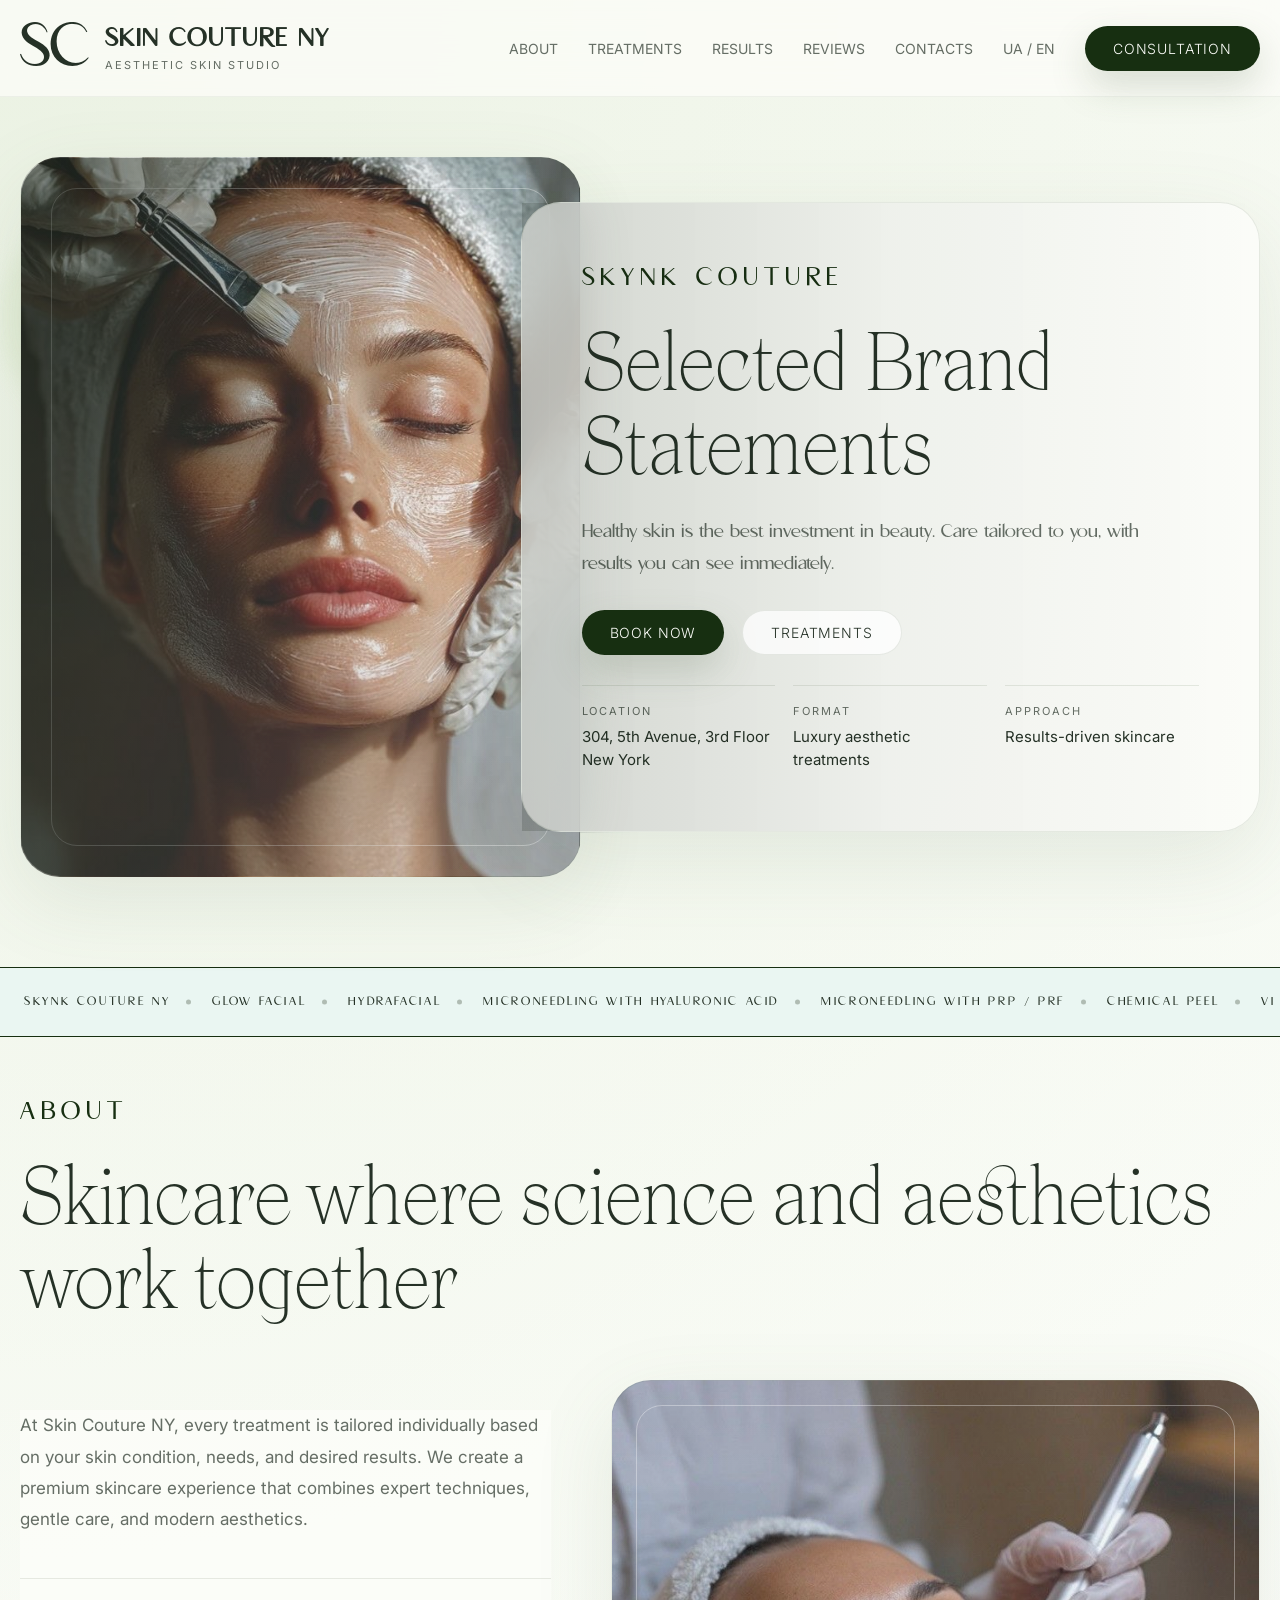
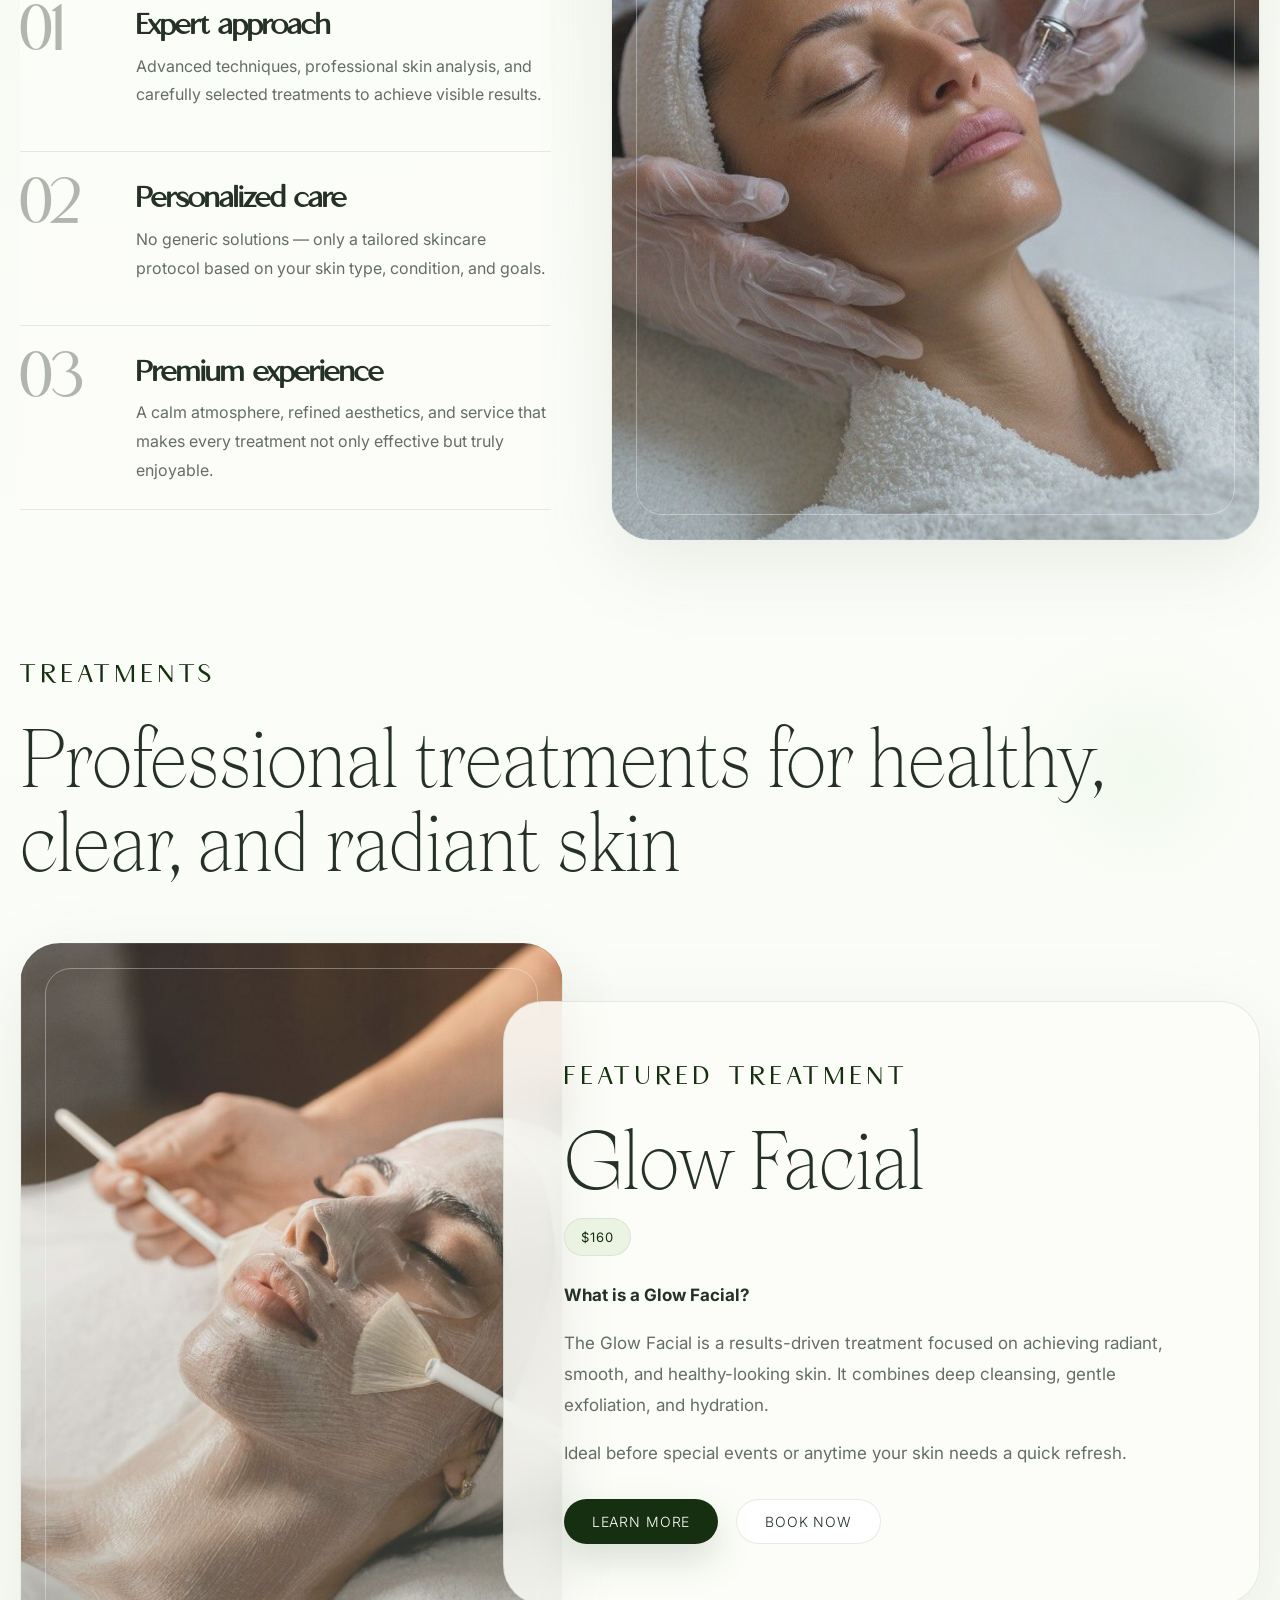
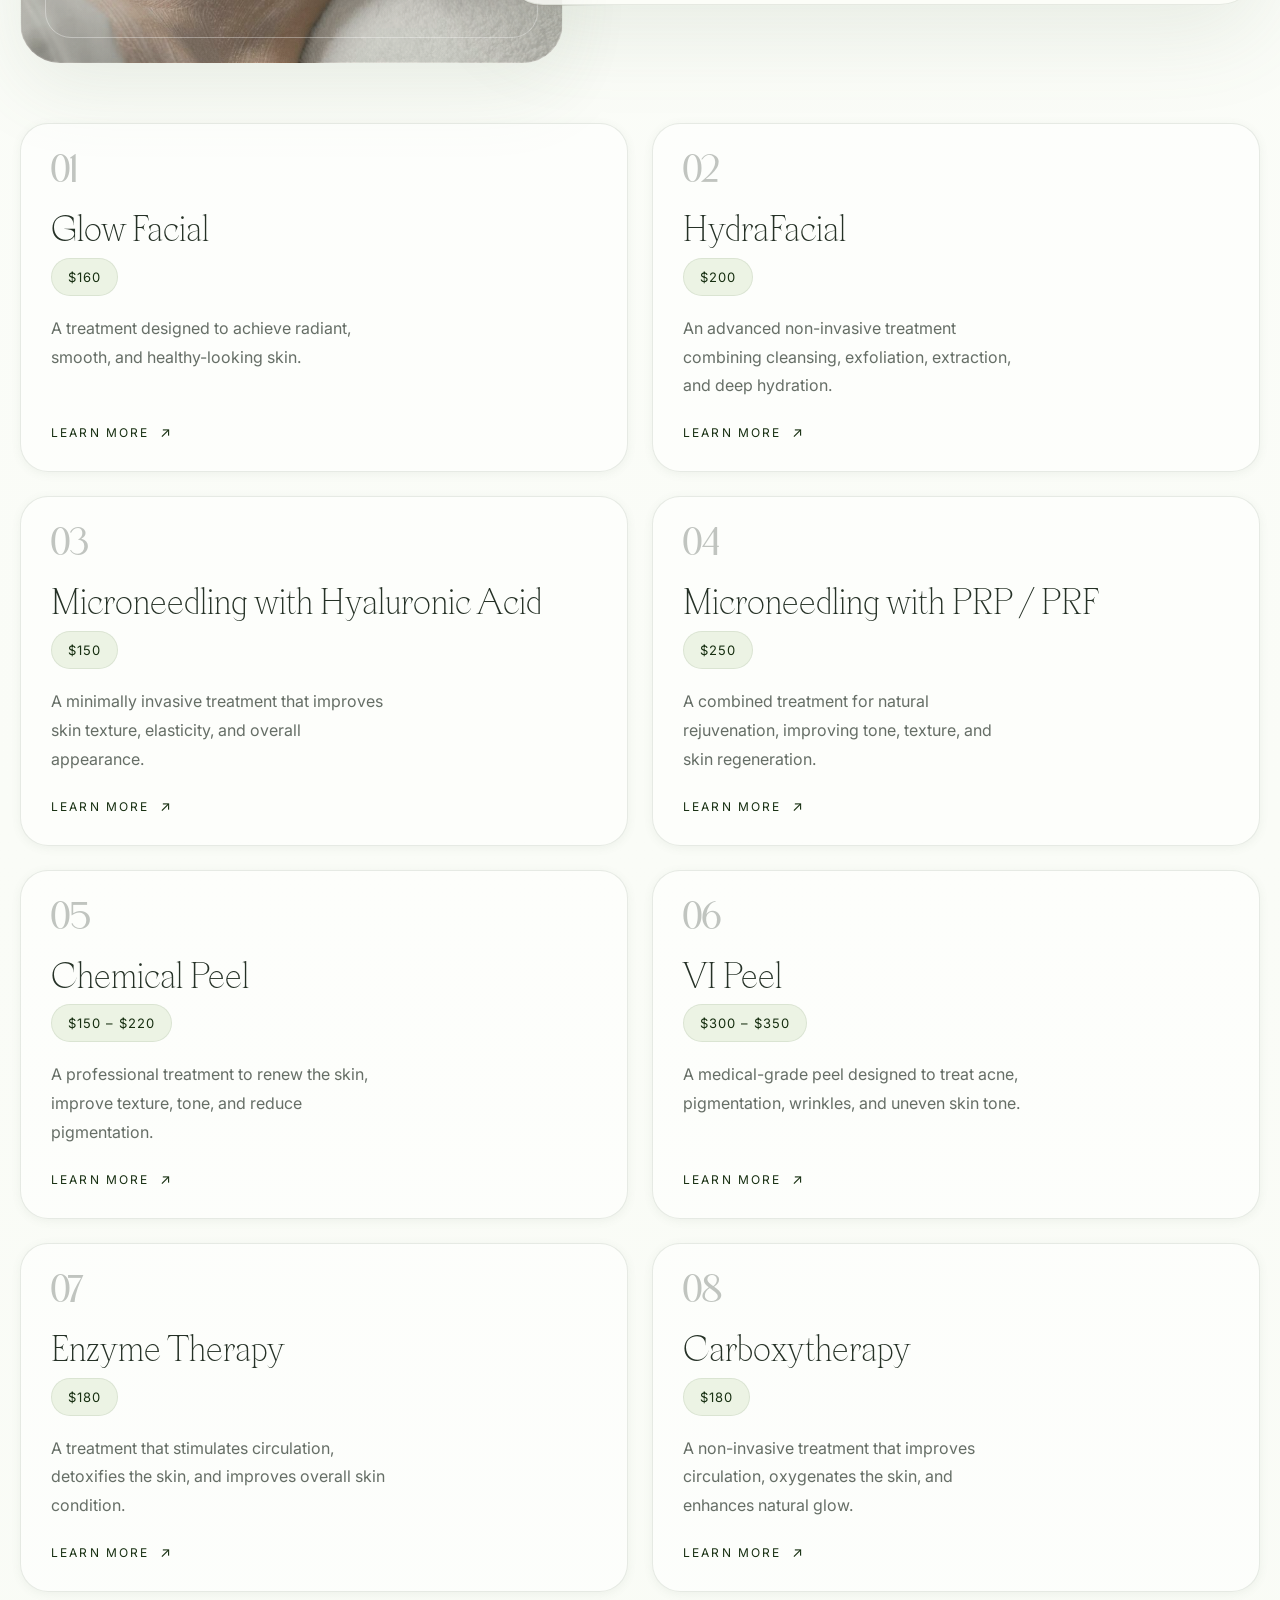
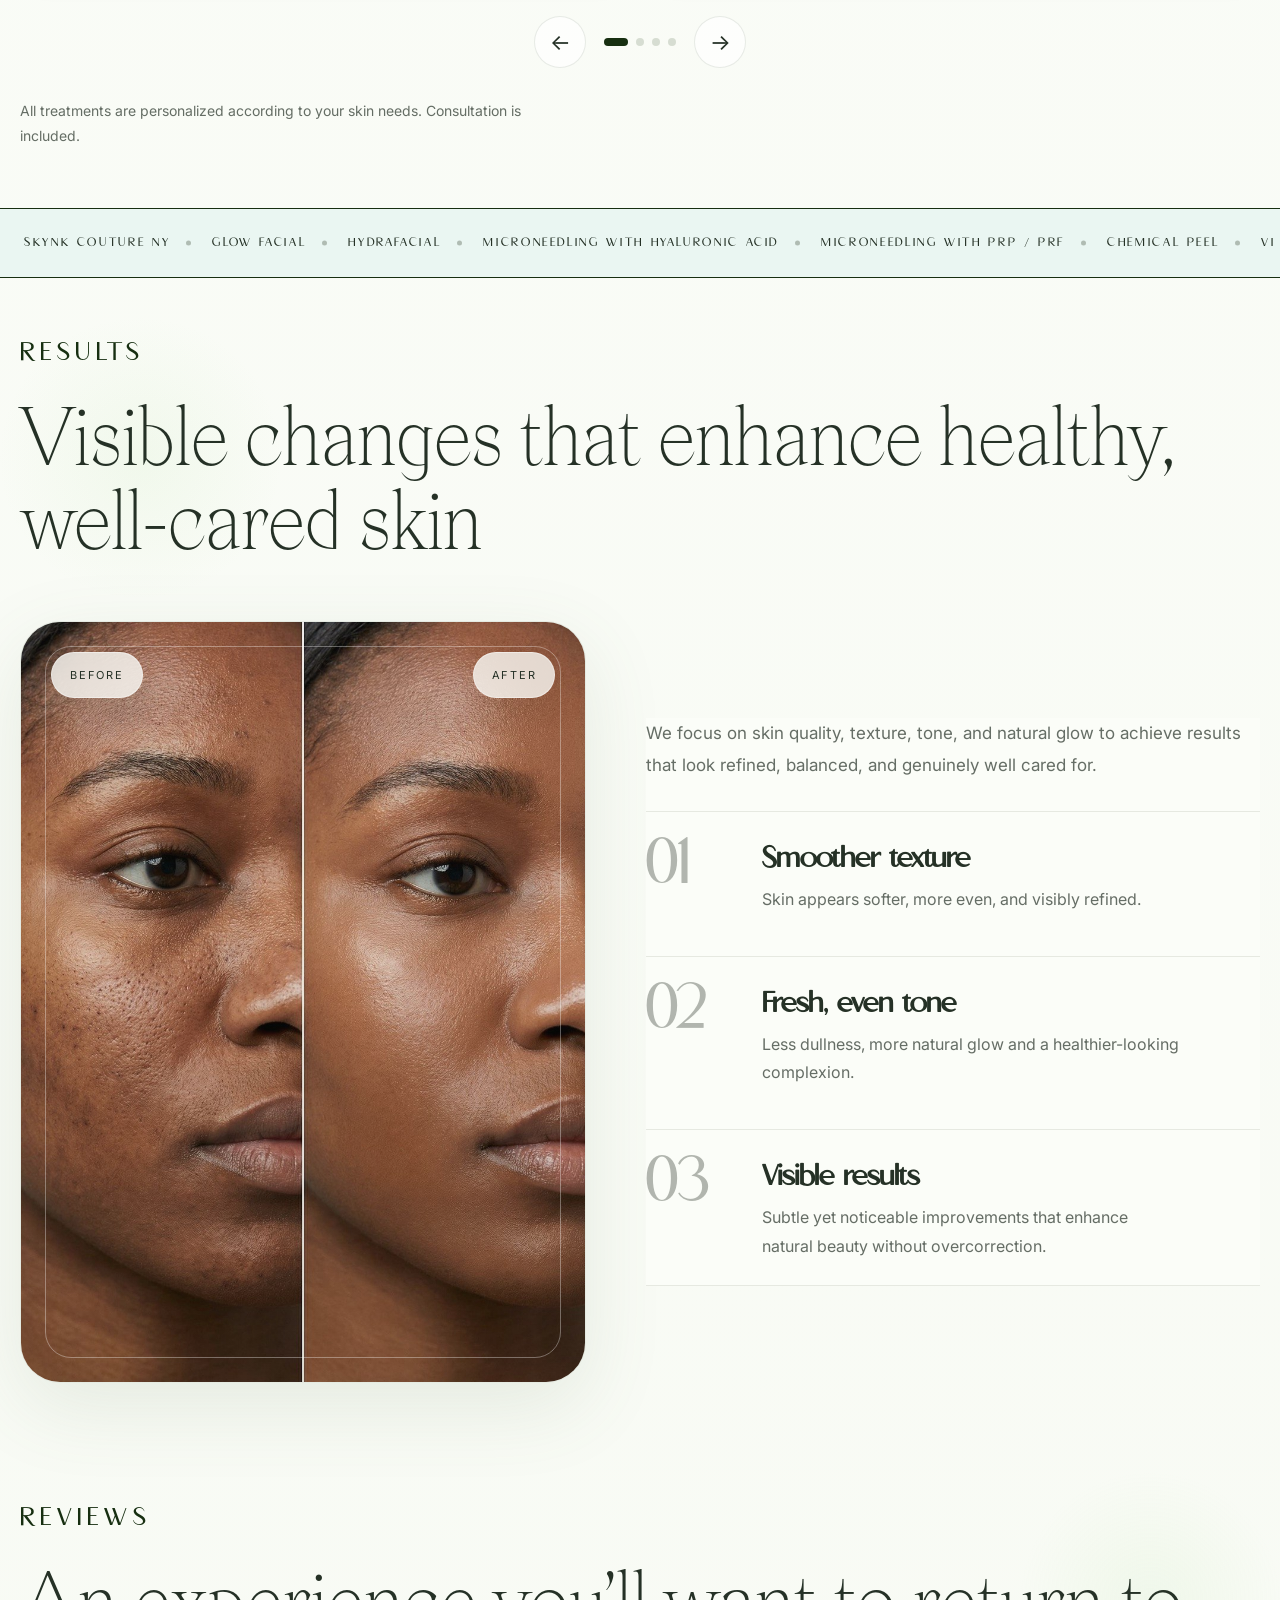
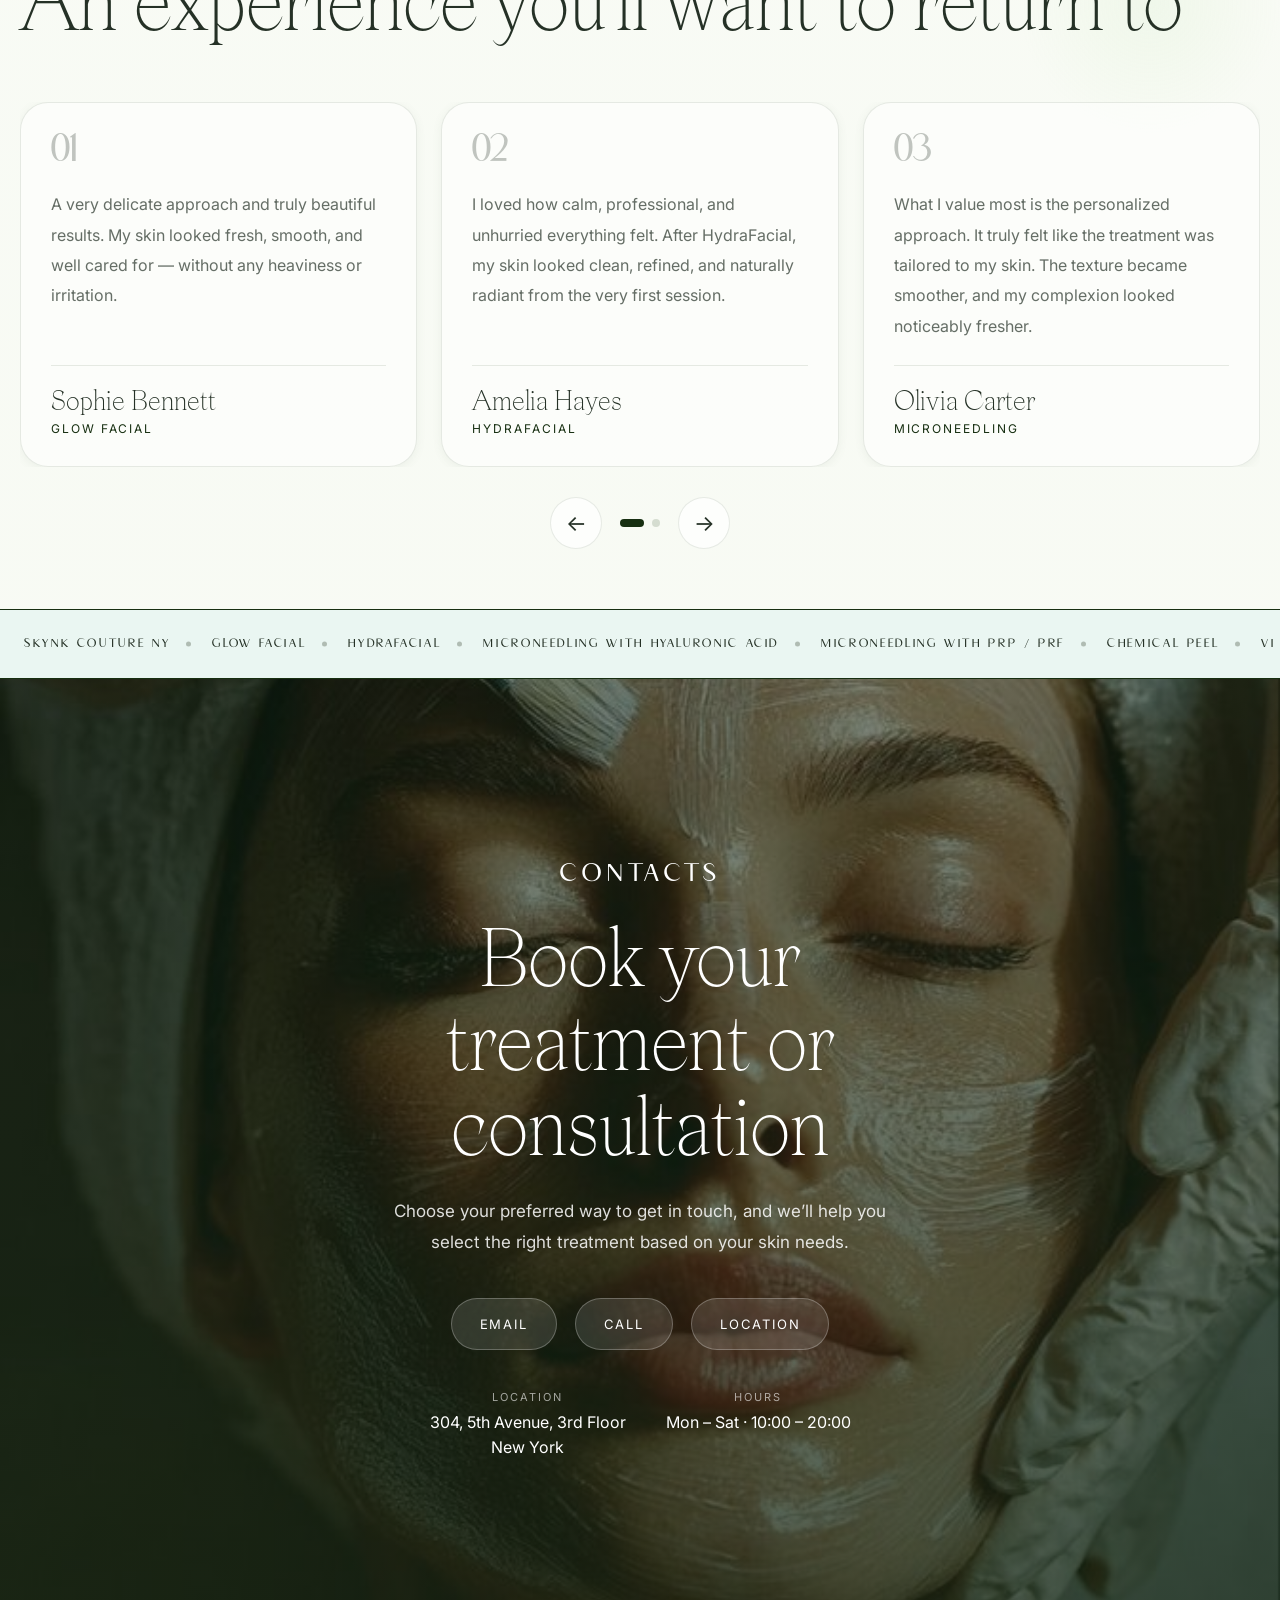
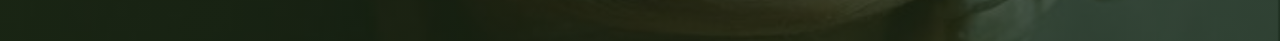
==== index.html @ 5082c3a8 "Add files via upload" ====
<!doctype html>
<html lang="en">
  <head>
    <meta charset="UTF-8" />
    <meta name="viewport" content="width=device-width, initial-scale=1.0" />
    <title>Skin Couture NY — Luxury Aesthetic Treatments</title>
    <meta
      name="description"
      content="Преміальний догляд за шкірою в Skin Couture NY. Сучасна косметологія, естетика та видимі результати."
    />
    <link
      href="https://fonts.googleapis.com/css2?family=Inter:wght@300;400;500;600;700&family=Playfair+Display:wght@400;500;600&display=swap"
      rel="stylesheet"
    />
    <link rel="stylesheet" href="style.css" />
  </head>
  <body>
    <header class="site-header">
      <div class="container header-inner">
        <a href="#hero" class="logo" aria-label="Skin Couture NY">
          <span class="logo-mark"> SC </span>
          <span class="logo-text-wrap">
            <span class="logo-title">Skin Couture NY</span>
            <span class="logo-subtitle">Aesthetic skin studio</span>
          </span>
        </a>

        <button
          class="nav-toggle"
          type="button"
          aria-label="Відкрити меню"
          aria-expanded="false"
          aria-controls="site-nav"
        >
          <span></span>
          <span></span>
          <span></span>
        </button>

        <nav class="site-nav" id="site-nav" aria-label="Основна навігація">
          <ul class="nav-list">
            <li><a href="#about">About</a></li>
            <li><a href="#procedures">Treatments</a></li>
            <li><a href="#results">Results</a></li>
            <li><a href="#reviews">Reviews</a></li>
            <li><a href="#contacts">Contacts</a></li>
          </ul>

          <div class="nav-actions">
            <a href="ua.html" class="lang-switch" aria-label="Змінити мову"
              >UA / EN</a
            >
            <a href="#contacts" class="btn btn-primary">Consultation</a>
          </div>
        </nav>
      </div>
    </header>

    <main>
      <section class="hero section" id="hero">
        <div class="container hero-shell">
          <div class="hero-stage">
            <div class="hero-media" aria-hidden="true">
              <div class="hero-media-glow hero-media-glow-one"></div>
              <div class="hero-media-glow hero-media-glow-two"></div>
              <div class="hero-photo-frame">
                <div class="hero-photo-overlay"></div>
              </div>
            </div>

            <div class="hero-panel">
              <p class="eyebrow">Skynk Couture</p>
              <h1 class="section-title hero-title">
                Selected Brand Statements
              </h1>
              <p class="hero-text">
                Healthy skin is the best investment in beauty. Care tailored to
                you, with results you can see immediately.
              </p>

              <div class="hero-actions">
                <a href="#contacts" class="btn btn-primary">Book now</a>
                <a href="#procedures" class="btn btn-secondary">Treatments</a>
              </div>

              <div class="hero-meta">
                <div class="hero-meta-item">
                  <span class="hero-meta-label">Location</span>
                  <span class="hero-meta-value">
                    304, 5th Avenue, 3rd Floor<br />
                    New York</span
                  >
                </div>
                <div class="hero-meta-item">
                  <span class="hero-meta-label">Format</span>
                  <span class="hero-meta-value"
                    >Luxury aesthetic treatments</span
                  >
                </div>
                <div class="hero-meta-item">
                  <span class="hero-meta-label">Approach</span>
                  <span class="hero-meta-value">Results-driven skincare</span>
                </div>
              </div>
            </div>
          </div>
        </div>
      </section>

      <section class="ticker">
        <div class="ticker__track">
          <span>Skynk Couture NY</span>
          <span>Glow Facial</span>
          <span>HydraFacial</span>
          <span>Microneedling with Hyaluronic Acid</span>
          <span>Microneedling with PRP / PRF</span>
          <span>Chemical Peel</span>
          <span>VI Peel</span>
          <span>Enzyme Therapy</span>
          <span>Carboxytherapy</span>
        </div>
      </section>

      <section class="about section" id="about">
        <div class="container">
          <div class="title">
            <p class="eyebrow">About</p>

            <h2 class="section-title">
              Skincare where science and aesthetics work together
            </h2>
          </div>

          <div class="about-grid">
            <div class="about-content">
              <p class="about-description">
                At Skin Couture NY, every treatment is tailored individually
                based on your skin condition, needs, and desired results. We
                create a premium skincare experience that combines expert
                techniques, gentle care, and modern aesthetics.
              </p>

              <div class="about-points">
                <article class="about-point">
                  <span class="about-point__number">01</span>
                  <div class="about-point__body">
                    <h3 class="about-point__title">Expert approach</h3>
                    <p class="about-point__text">
                      Advanced techniques, professional skin analysis, and
                      carefully selected treatments to achieve visible results.
                    </p>
                  </div>
                </article>

                <article class="about-point">
                  <span class="about-point__number">02</span>
                  <div class="about-point__body">
                    <h3 class="about-point__title">Personalized care</h3>
                    <p class="about-point__text">
                      No generic solutions — only a tailored skincare protocol
                      based on your skin type, condition, and goals.
                    </p>
                  </div>
                </article>

                <article class="about-point">
                  <span class="about-point__number">03</span>
                  <div class="about-point__body">
                    <h3 class="about-point__title">Premium experience</h3>
                    <p class="about-point__text">
                      A calm atmosphere, refined aesthetics, and service that
                      makes every treatment not only effective but truly
                      enjoyable.
                    </p>
                  </div>
                </article>
              </div>
            </div>

            <div class="about-media">
              <div class="about-media__frame">
                <div class="about-media__overlay"></div>
              </div>
            </div>
          </div>
        </div>
      </section>

      <section class="procedures section" id="procedures">
        <div class="container">
          <div class="title procedures-title-wrap">
            <p class="eyebrow">Treatments</p>
            <h2 class="section-title procedures-title">
              Professional treatments for healthy, clear, and radiant skin
            </h2>
          </div>

          <div class="procedure-feature">
            <div class="procedure-feature__media">
              <div class="procedure-feature__frame">
                <div class="procedure-feature__overlay"></div>
              </div>
            </div>

            <div class="procedure-feature__panel">
              <p class="eyebrow">Featured treatment</p>

              <div class="procedure-feature__head">
                <h3 class="section-title procedure-feature__title">
                  Glow Facial
                </h3>
                <span class="procedure-feature__price">$160</span>
              </div>

              <div class="procedure-feature__content">
                <p><strong>What is a Glow Facial?</strong></p>

                <p>
                  The Glow Facial is a results-driven treatment focused on
                  achieving radiant, smooth, and healthy-looking skin. It
                  combines deep cleansing, gentle exfoliation, and hydration.
                </p>

                <p>
                  Ideal before special events or anytime your skin needs a quick
                  refresh.
                </p>
              </div>

              <div class="procedure-feature__actions">
                <button
                  class="btn btn-primary"
                  type="button"
                  data-modal="modal-glow"
                >
                  Learn more
                </button>
                <a href="#contacts" class="btn btn-secondary">Book now</a>
              </div>
            </div>
          </div>

          <div class="procedures-slider">
            <div class="procedures-grid">
              <article class="procedure-card">
                <span class="procedure-card__number">01</span>
                <div class="procedure-card__top">
                  <h3 class="procedure-card__title">Glow Facial</h3>
                  <span class="procedure-card__price">$160</span>
                </div>
                <p class="procedure-card__text">
                  A treatment designed to achieve radiant, smooth, and
                  healthy-looking skin.
                </p>
                <button
                  class="procedure-card__link"
                  type="button"
                  data-modal="modal-glow"
                >
                  Learn more
                </button>
              </article>

              <article class="procedure-card">
                <span class="procedure-card__number">02</span>
                <div class="procedure-card__top">
                  <h3 class="procedure-card__title">HydraFacial</h3>
                  <span class="procedure-card__price">$200</span>
                </div>
                <p class="procedure-card__text">
                  An advanced non-invasive treatment combining cleansing,
                  exfoliation, extraction, and deep hydration.
                </p>
                <button
                  class="procedure-card__link"
                  type="button"
                  data-modal="modal-hydra"
                >
                  Learn more
                </button>
              </article>

              <article class="procedure-card">
                <span class="procedure-card__number">03</span>
                <div class="procedure-card__top">
                  <h3 class="procedure-card__title">
                    Microneedling with Hyaluronic Acid
                  </h3>
                  <span class="procedure-card__price">$150</span>
                </div>
                <p class="procedure-card__text">
                  A minimally invasive treatment that improves skin texture,
                  elasticity, and overall appearance.
                </p>
                <button
                  class="procedure-card__link"
                  type="button"
                  data-modal="modal-micro"
                >
                  Learn more
                </button>
              </article>

              <article class="procedure-card">
                <span class="procedure-card__number">04</span>
                <div class="procedure-card__top">
                  <h3 class="procedure-card__title">
                    Microneedling with PRP / PRF
                  </h3>
                  <span class="procedure-card__price">$250</span>
                </div>
                <p class="procedure-card__text">
                  A combined treatment for natural rejuvenation, improving tone,
                  texture, and skin regeneration.
                </p>
                <button
                  class="procedure-card__link"
                  type="button"
                  data-modal="modal-prp"
                >
                  Learn more
                </button>
              </article>

              <article class="procedure-card">
                <span class="procedure-card__number">05</span>
                <div class="procedure-card__top">
                  <h3 class="procedure-card__title">Chemical Peel</h3>
                  <span class="procedure-card__price">$150 – $220</span>
                </div>
                <p class="procedure-card__text">
                  A professional treatment to renew the skin, improve texture,
                  tone, and reduce pigmentation.
                </p>
                <button
                  class="procedure-card__link"
                  type="button"
                  data-modal="modal-peel"
                >
                  Learn more
                </button>
              </article>

              <article class="procedure-card">
                <span class="procedure-card__number">06</span>
                <div class="procedure-card__top">
                  <h3 class="procedure-card__title">VI Peel</h3>
                  <span class="procedure-card__price">$300 – $350</span>
                </div>
                <p class="procedure-card__text">
                  A medical-grade peel designed to treat acne, pigmentation,
                  wrinkles, and uneven skin tone.
                </p>
                <button
                  class="procedure-card__link"
                  type="button"
                  data-modal="modal-vipeel"
                >
                  Learn more
                </button>
              </article>

              <article class="procedure-card">
                <span class="procedure-card__number">07</span>
                <div class="procedure-card__top">
                  <h3 class="procedure-card__title">Enzyme Therapy</h3>
                  <span class="procedure-card__price">$180</span>
                </div>
                <p class="procedure-card__text">
                  A treatment that stimulates circulation, detoxifies the skin,
                  and improves overall skin condition.
                </p>
                <button
                  class="procedure-card__link"
                  type="button"
                  data-modal="modal-enzyme"
                >
                  Learn more
                </button>
              </article>

              <article class="procedure-card">
                <span class="procedure-card__number">08</span>
                <div class="procedure-card__top">
                  <h3 class="procedure-card__title">Carboxytherapy</h3>
                  <span class="procedure-card__price">$180</span>
                </div>
                <p class="procedure-card__text">
                  A non-invasive treatment that improves circulation, oxygenates
                  the skin, and enhances natural glow.
                </p>
                <button
                  class="procedure-card__link"
                  type="button"
                  data-modal="modal-carboxy"
                >
                  Learn more
                </button>
              </article>
            </div>
          </div>

          <div class="procedures-controls">
            <button class="procedures-arrow procedures-arrow--prev">←</button>
            <div class="procedures-dots"></div>
            <button class="procedures-arrow procedures-arrow--next">→</button>
          </div>

          <p class="procedures-note">
            All treatments are personalized according to your skin needs.
            Consultation is included.
          </p>
        </div>
      </section>

      <section class="ticker">
        <div class="ticker__track">
          <span>Skynk Couture NY</span>
          <span>Glow Facial</span>
          <span>HydraFacial</span>
          <span>Microneedling with Hyaluronic Acid</span>
          <span>Microneedling with PRP / PRF</span>
          <span>Chemical Peel</span>
          <span>VI Peel</span>
          <span>Enzyme Therapy</span>
          <span>Carboxytherapy</span>
        </div>
      </section>
      <section class="results section" id="results">
        <div class="container">
          <div class="title results-title-wrap">
            <p class="eyebrow">Results</p>
            <h2 class="section-title results-title">
              Visible changes that enhance healthy, well-cared skin
            </h2>
          </div>

          <div class="results-grid">
            <div class="results-media">
              <div class="results-media__frame">
                <img
                  src="img/results.jpg"
                  alt="Skincare results before and after treatment"
                  class="results-media__image"
                />
                <div class="results-media__overlay"></div>
                <div class="results-badge results-badge--left">Before</div>
                <div class="results-badge results-badge--right">After</div>
              </div>
            </div>

            <div class="results-content">
              <p class="results-description">
                We focus on skin quality, texture, tone, and natural glow to
                achieve results that look refined, balanced, and genuinely well
                cared for.
              </p>

              <div class="results-points">
                <article class="results-point">
                  <span class="results-point__number">01</span>
                  <div class="results-point__body">
                    <h3 class="results-point__title">Smoother texture</h3>
                    <p class="results-point__text">
                      Skin appears softer, more even, and visibly refined.
                    </p>
                  </div>
                </article>

                <article class="results-point">
                  <span class="results-point__number">02</span>
                  <div class="results-point__body">
                    <h3 class="results-point__title">Fresh, even tone</h3>
                    <p class="results-point__text">
                      Less dullness, more natural glow and a healthier-looking
                      complexion.
                    </p>
                  </div>
                </article>

                <article class="results-point">
                  <span class="results-point__number">03</span>
                  <div class="results-point__body">
                    <h3 class="results-point__title">Visible results</h3>
                    <p class="results-point__text">
                      Subtle yet noticeable improvements that enhance natural
                      beauty without overcorrection.
                    </p>
                  </div>
                </article>
              </div>
            </div>
          </div>
        </div>
      </section>
      <section class="reviews section" id="reviews">
        <div class="container">
          <div class="title reviews-title-wrap">
            <p class="eyebrow">Reviews</p>
            <h2 class="section-title reviews-title">
              An experience you’ll want to return to
            </h2>
          </div>

          <div class="reviews-slider">
            <div class="reviews-track">
              <article class="review-card">
                <span class="review-card__number">01</span>
                <p class="review-card__text">
                  A very delicate approach and truly beautiful results. My skin
                  looked fresh, smooth, and well cared for — without any
                  heaviness or irritation.
                </p>
                <div class="review-card__footer">
                  <span class="review-card__name">Sophie Bennett</span>
                  <span class="review-card__meta">Glow Facial</span>
                </div>
              </article>

              <article class="review-card">
                <span class="review-card__number">02</span>
                <p class="review-card__text">
                  I loved how calm, professional, and unhurried everything felt.
                  After HydraFacial, my skin looked clean, refined, and
                  naturally radiant from the very first session.
                </p>
                <div class="review-card__footer">
                  <span class="review-card__name">Amelia Hayes</span>
                  <span class="review-card__meta">HydraFacial</span>
                </div>
              </article>

              <article class="review-card">
                <span class="review-card__number">03</span>
                <p class="review-card__text">
                  What I value most is the personalized approach. It truly felt
                  like the treatment was tailored to my skin. The texture became
                  smoother, and my complexion looked noticeably fresher.
                </p>
                <div class="review-card__footer">
                  <span class="review-card__name">Olivia Carter</span>
                  <span class="review-card__meta">Microneedling</span>
                </div>
              </article>

              <article class="review-card">
                <span class="review-card__number">04</span>
                <p class="review-card__text">
                  Beautiful space, exceptional service, and visible results.
                  After a course of treatments, my skin became noticeably
                  smoother, firmer, and healthier-looking — while still looking
                  natural.
                </p>
                <div class="review-card__footer">
                  <span class="review-card__name">Chloe Morgan</span>
                  <span class="review-card__meta">PRP / PRF</span>
                </div>
              </article>

              <article class="review-card">
                <span class="review-card__number">05</span>
                <p class="review-card__text">
                  After Enzyme Therapy, my skin looked incredibly fresh and
                  rested. I loved that the result felt soft, refined, and
                  aesthetic — without any aggressive treatment effect.
                </p>
                <div class="review-card__footer">
                  <span class="review-card__name">Emma Sinclair</span>
                  <span class="review-card__meta">Enzyme Therapy</span>
                </div>
              </article>
            </div>
          </div>

          <div class="reviews-controls">
            <button
              class="reviews-arrow reviews-arrow--prev"
              type="button"
              aria-label="Previous review"
            >
              ←
            </button>
            <div class="reviews-dots" aria-hidden="true"></div>
            <button
              class="reviews-arrow reviews-arrow--next"
              type="button"
              aria-label="Next review"
            >
              →
            </button>
          </div>
        </div>
      </section>
      <section class="ticker">
        <div class="ticker__track">
          <span>Skynk Couture NY</span>
          <span>Glow Facial</span>
          <span>HydraFacial</span>
          <span>Microneedling with Hyaluronic Acid</span>
          <span>Microneedling with PRP / PRF</span>
          <span>Chemical Peel</span>
          <span>VI Peel</span>
          <span>Enzyme Therapy</span>
          <span>Carboxytherapy</span>
        </div>
      </section>
      <section class="contacts section" id="contacts">
        <div class="contacts-bg"></div>

        <div class="container">
          <div class="contacts-shell">
            <div class="title contacts-title-wrap">
              <p class="eyebrow">Contacts</p>
              <h2 class="section-title contacts-title">
                Book your treatment or consultation
              </h2>
            </div>

            <p class="contacts-description">
              Choose your preferred way to get in touch, and we’ll help you
              select the right treatment based on your skin needs.
            </p>

            <div class="contacts-actions">
              <a href="mailto:Skincuture.NY@gmail.com" class="contact-btn">
                <span>Email</span>
              </a>

              <a href="tel:+12018323011" class="contact-btn">
                <span>Call</span>
              </a>

              <a
                href="https://maps.google.com/?q=304+5th+Avenue+New+York"
                target="_blank"
                class="contact-btn"
              >
                <span>Location</span>
              </a>
            </div>
            <div class="contacts-info">
              <div class="contacts-item">
                <span class="contacts-label">Location</span>
                <span class="contacts-value">
                  304, 5th Avenue, 3rd Floor<br />
                  New York
                </span>
              </div>

              <div class="contacts-item">
                <span class="contacts-label">Hours</span>
                <span class="contacts-value">Mon – Sat · 10:00 – 20:00</span>
              </div>
            </div>
          </div>
        </div>
      </section>
    </main>

    <div class="modal-backdrop" id="modal-backdrop"></div>

    <div class="procedure-modal" id="modal-glow" aria-hidden="true">
      <div class="procedure-modal__dialog">
        <button class="procedure-modal__close" type="button" aria-label="Close">
          ×
        </button>
        <p class="eyebrow">Glow Facial</p>
        <h3 class="section-title procedure-modal__title">Glow Facial</h3>

        <div class="procedure-modal__content">
          <p>
            The Glow Facial is a results-driven treatment focused on achieving
            radiant, smooth, and healthy-looking skin. It combines deep
            cleansing, gentle exfoliation, and hydration.
          </p>

          <p>
            Ideal before events or anytime your skin needs a refreshed, luminous
            appearance.
          </p>

          <p><strong>What does the treatment include?</strong></p>
          <ul>
            <li>Skin analysis and consultation</li>
            <li>Deep cleansing</li>
            <li>Exfoliation</li>
            <li>Pore cleansing</li>
            <li>Mask</li>
            <li>Serum and moisturizer</li>
            <li>SPF protection</li>
          </ul>

          <p><strong>Benefits</strong></p>
          <ul>
            <li>Instant glow</li>
            <li>Deep pore cleansing</li>
            <li>Improved skin texture</li>
            <li>Hydration boost</li>
            <li>Healthy, radiant appearance</li>
            <li>Relaxing experience</li>
          </ul>

          <p><strong>Who is it for?</strong></p>
          <p>
            Suitable for all skin types, especially dull, dehydrated, or before
            events.
          </p>

          <p><strong>Results</strong></p>
          <p>
            After the first session, skin looks fresh and radiant. With regular
            treatments, results become long-lasting.
          </p>
        </div>
      </div>
    </div>

    <div class="procedure-modal" id="modal-hydra" aria-hidden="true">
      <div class="procedure-modal__dialog">
        <button class="procedure-modal__close" type="button" aria-label="Close">
          ×
        </button>
        <p class="eyebrow">HydraFacial</p>
        <h3 class="section-title procedure-modal__title">HydraFacial</h3>

        <div class="procedure-modal__content">
          <p>
            HydraFacial is an advanced, non-invasive treatment that deeply
            cleanses, exfoliates, extracts impurities, and hydrates the skin
            using targeted serums.
          </p>

          <p>The procedure delivers instant results with no downtime.</p>

          <p><strong>What does the treatment include?</strong></p>
          <ul>
            <li>Skin analysis and consultation</li>
            <li>Deep cleansing and exfoliation</li>
            <li>Gentle acid peel</li>
            <li>Painless vacuum extraction</li>
            <li>Serum infusion</li>
            <li>Moisturizer and SPF protection</li>
          </ul>

          <p><strong>Benefits</strong></p>
          <ul>
            <li>Instant glow and hydration</li>
            <li>Deep pore cleansing</li>
            <li>Improved tone and texture</li>
            <li>Reduction of fine lines</li>
            <li>No downtime</li>
            <li>Suitable for sensitive skin</li>
          </ul>

          <p><strong>Who is it for?</strong></p>
          <p>
            Suitable for all skin types, especially dehydrated, acne-prone, or
            dull skin.
          </p>

          <p><strong>Results</strong></p>
          <p>
            Skin appears cleaner, smoother, and more radiant after the first
            session.
          </p>
        </div>
      </div>
    </div>

    <div class="procedure-modal" id="modal-micro" aria-hidden="true">
      <div class="procedure-modal__dialog">
        <button class="procedure-modal__close" type="button" aria-label="Close">
          ×
        </button>
        <p class="eyebrow">Microneedling</p>
        <h3 class="section-title procedure-modal__title">Microneedling</h3>

        <div class="procedure-modal__content">
          <p><strong>What is Microneedling?</strong></p>
          <p>
            Microneedling is a minimally invasive treatment that uses fine
            needles to create micro-injuries, stimulating collagen and elastin
            production.
          </p>

          <p>It improves skin texture, firmness, and overall appearance.</p>

          <p><strong>What does the treatment include?</strong></p>
          <ul>
            <li>Skin consultation and analysis</li>
            <li>Cleansing and preparation</li>
            <li>Microneedling procedure</li>
            <li>Application of active serums</li>
            <li>Soothing and hydrating care</li>
            <li>SPF protection</li>
          </ul>

          <p><strong>Benefits</strong></p>
          <ul>
            <li>Stimulates collagen production</li>
            <li>Improves texture and tone</li>
            <li>Reduces fine lines</li>
            <li>Minimizes pores and acne scars</li>
            <li>Enhances skin firmness</li>
          </ul>

          <p><strong>Who is it for?</strong></p>
          <p>
            Suitable for uneven texture, acne scars, wrinkles, enlarged pores,
            and dull skin.
          </p>

          <p><strong>Results</strong></p>
          <p>
            Skin becomes smoother, firmer, and more radiant. Best results are
            achieved with a course of treatments.
          </p>
        </div>
      </div>
    </div>
    <div class="procedure-modal" id="modal-prp" aria-hidden="true">
      <div class="procedure-modal__dialog">
        <button class="procedure-modal__close" type="button" aria-label="Close">
          ×
        </button>
        <p class="eyebrow">PRP / PRF</p>
        <h3 class="section-title procedure-modal__title">
          Microneedling with PRP / PRF
        </h3>

        <div class="procedure-modal__content">
          <p><strong>What is PRP?</strong></p>
          <p>
            PRP (Platelet-Rich Plasma) uses your own blood plasma rich in growth
            factors to stimulate skin regeneration.
          </p>

          <p><strong>What is PRF?</strong></p>
          <p>
            PRF is an advanced version of PRP with a higher concentration of
            growth factors and longer-lasting effects.
          </p>

          <p><strong>What does the treatment include?</strong></p>
          <ul>
            <li>Consultation and analysis</li>
            <li>Blood draw and PRP/PRF preparation</li>
            <li>Skin preparation</li>
            <li>Microneedling</li>
            <li>PRP/PRF application</li>
            <li>Soothing care and SPF</li>
          </ul>

          <p><strong>Benefits</strong></p>
          <ul>
            <li>Stimulates collagen production</li>
            <li>Improves texture and tone</li>
            <li>Reduces wrinkles and acne scars</li>
            <li>Enhances skin elasticity</li>
            <li>Natural rejuvenation</li>
          </ul>

          <p><strong>Results</strong></p>
          <p>Skin becomes smoother, firmer, and more radiant over time.</p>
        </div>
      </div>
    </div>

    <div class="procedure-modal" id="modal-peel" aria-hidden="true">
      <div class="procedure-modal__dialog">
        <button class="procedure-modal__close" type="button" aria-label="Close">
          ×
        </button>
        <p class="eyebrow">Chemical Peel</p>
        <h3 class="section-title procedure-modal__title">Chemical Peel</h3>

        <div class="procedure-modal__content">
          <p><strong>What is a Chemical Peel?</strong></p>
          <p>
            A chemical peel is a professional treatment that exfoliates the
            skin, removes dead cells, and stimulates renewal.
          </p>

          <p><strong>Benefits</strong></p>
          <ul>
            <li>Improves texture and smoothness</li>
            <li>Reduces pigmentation</li>
            <li>Helps with acne and post-acne</li>
            <li>Stimulates collagen</li>
            <li>Brightens skin</li>
          </ul>

          <p><strong>Results</strong></p>
          <p>
            Skin gradually renews, becoming smoother, clearer, and more radiant.
          </p>
        </div>
      </div>
    </div>

    <div class="procedure-modal" id="modal-vipeel" aria-hidden="true">
      <div class="procedure-modal__dialog">
        <button class="procedure-modal__close" type="button" aria-label="Close">
          ×
        </button>
        <p class="eyebrow">VI Peel</p>
        <h3 class="section-title procedure-modal__title">VI Peel</h3>

        <div class="procedure-modal__content">
          <p><strong>What is VI Peel?</strong></p>
          <p>
            VI Peel is a medical-grade chemical peel designed to target acne,
            pigmentation, fine lines, and uneven skin tone.
          </p>
          <p>
            It penetrates deeper layers of the skin while remaining safe and
            effective.
          </p>

          <p><strong>What does the treatment include?</strong></p>
          <ul>
            <li>Consultation</li>
            <li>Application of the peel</li>
            <li>Post-treatment instructions</li>
            <li>Peeling process over several days</li>
          </ul>

          <p><strong>Who is it for?</strong></p>
          <p>
            Suitable for acne-prone, pigmented, dull skin or signs of aging.
          </p>

          <p><strong>Results</strong></p>
          <p>
            Skin gradually renews, becoming smoother, clearer, and more radiant.
          </p>
        </div>
      </div>
    </div>

    <div class="procedure-modal" id="modal-enzyme" aria-hidden="true">
      <div class="procedure-modal__dialog">
        <button class="procedure-modal__close" type="button" aria-label="Close">
          ×
        </button>
        <p class="eyebrow">Enzyme Therapy</p>
        <h3 class="section-title procedure-modal__title">Enzyme Therapy</h3>

        <div class="procedure-modal__content">
          <p><strong>What is Enzyme Therapy?</strong></p>
          <p>
            Enzyme Therapy is an advanced treatment that uses natural enzymes to
            stimulate circulation, improve oxygenation, and support skin
            detoxification.
          </p>
          <p>
            It helps restore skin function and achieve a balanced, healthy
            complexion.
          </p>

          <p><strong>What does the treatment include?</strong></p>
          <ul>
            <li>Skin consultation and analysis</li>
            <li>Cleansing and preparation</li>
            <li>Application of enzyme mask</li>
            <li>Circulation and lymphatic stimulation</li>
            <li>Finishing care</li>
            <li>SPF protection</li>
          </ul>

          <p><strong>Benefits</strong></p>
          <ul>
            <li>Improves circulation and oxygenation</li>
            <li>Supports detoxification</li>
            <li>Enhances skin tone and texture</li>
            <li>Reduces puffiness</li>
            <li>Promotes healthy glow</li>
            <li>Strengthens skin function</li>
          </ul>

          <p><strong>Who is it for?</strong></p>
          <p>
            Suitable for all skin types, especially dull, tired, or congested
            skin.
          </p>

          <p><strong>Results</strong></p>
          <p>
            Skin appears brighter, firmer, and more balanced. Regular treatments
            improve long-term skin health.
          </p>
        </div>
      </div>
    </div>

    <div class="procedure-modal" id="modal-carboxy" aria-hidden="true">
      <div class="procedure-modal__dialog">
        <button class="procedure-modal__close" type="button" aria-label="Close">
          ×
        </button>
        <p class="eyebrow">Carboxytherapy</p>
        <h3 class="section-title procedure-modal__title">Carboxytherapy</h3>

        <div class="procedure-modal__content">
          <p><strong>What is Carboxytherapy?</strong></p>
          <p>
            Carboxytherapy is a non-invasive treatment that uses carbon dioxide
            (CO₂) to stimulate circulation, improve oxygenation, and enhance
            skin regeneration.
          </p>
          <p>
            It helps revitalize the skin, improve tone, and boost overall skin
            health.
          </p>

          <p><strong>What does the treatment include?</strong></p>
          <ul>
            <li>Skin consultation and analysis</li>
            <li>Cleansing and preparation</li>
            <li>Application of carboxy gel and mask</li>
            <li>CO₂ stimulation process</li>
            <li>Finishing care</li>
            <li>SPF protection</li>
          </ul>

          <p><strong>Benefits</strong></p>
          <ul>
            <li>Improves blood circulation</li>
            <li>Brightens and evens skin tone</li>
            <li>Reduces dullness and dark circles</li>
            <li>Stimulates collagen production</li>
            <li>Enhances skin elasticity</li>
            <li>Promotes natural glow</li>
          </ul>

          <p><strong>Who is it for?</strong></p>
          <p>
            Suitable for all skin types, especially dull, tired, uneven, or
            aging skin.
          </p>

          <p><strong>Results</strong></p>
          <p>
            Skin appears brighter, smoother, and more refreshed. Regular
            sessions improve long-term skin health.
          </p>
        </div>
      </div>
    </div>
    <script src="app.js"></script>
  </body>
</html>
---- style.css ----
@font-face {
  font-family: "Apollo";
  src: url("./fonts/APOLLO.otf") format("opentype");
  font-weight: 400;
  font-style: normal;
  font-display: swap;
}

@font-face {
  font-family: "ApocLCT";
  src: url("./fonts/ApocLCT.otf") format("opentype");
  font-weight: 400;
  font-style: normal;
  font-display: swap;
}

:root {
  --color-white: #fcfdf9;
  --color-white-soft: #f6faf3;
  --color-green-050: #f4f8ef;
  --color-green-100: #eaf2e2;
  --color-green-200: #dfead3;
  --color-green-300: #cfdfc0;
  --color-green-500: #b4e1a1;
  --color-green-700: #172f11;
  --color-text: #253126;
  --color-text-soft: rgba(37, 49, 38, 0.7);
  --color-border: rgba(91, 116, 84, 0.14);
  --color-shadow: 0 24px 80px rgba(91, 116, 84, 0.12);

  --radius-sm: 18px;
  --radius-md: 28px;
  --radius-lg: 40px;
  --container-width: 1240px;

  --space-30: 30px;
  --space-60: 60px;
  --space-90: 90px;
  --header-height: 96px;
}

* {
  box-sizing: border-box;
  margin: 0;
  padding: 0;
}

html {
  scroll-behavior: smooth;
}

body {
  min-width: 320px;
  font-family: "Inter", Arial, sans-serif;
  color: var(--color-text);
  background:
    radial-gradient(
      circle at top left,
      rgba(223, 234, 211, 0.6),
      transparent 26%
    ),
    linear-gradient(180deg, #fdfefb 0%, #f7faf3 100%);
}

body.menu-open {
  overflow: hidden;
}

a {
  color: inherit;
  text-decoration: none;
}

img {
  display: block;
  max-width: 100%;
}

button {
  font: inherit;
  border: none;
  background: none;
  cursor: pointer;
}

ul {
  list-style: none;
}

.container {
  width: min(100% - 40px, var(--container-width));
  margin: 0 auto;
}

.section {
  padding: var(--space-60) 0;
}

.section-title {
  font-family: "ApocLCT", "Times New Roman", serif;
  font-size: clamp(30px, 6vw, 80px);
  line-height: 1.1;
  font-weight: 300;
}

.site-header {
  position: sticky;
  top: 0;
  z-index: 40;
  backdrop-filter: blur(18px);
  background: rgba(252, 253, 249, 0.74);
  border-bottom: 1px solid rgba(91, 116, 84, 0.08);
}

.header-inner {
  min-height: var(--header-height);
  display: flex;
  align-items: center;
  justify-content: space-between;
  gap: var(--space-30);
}

.logo {
  display: inline-flex;
  align-items: center;
  gap: 16px;
  flex-shrink: 0;
}

.logo-mark {
  position: relative;
  display: grid;
  place-items: center;
  font-size: 60px;
  font-family: "Apollo", "Times New Roman", serif;
}

.logo-text-wrap {
  display: flex;
  flex-direction: column;
  gap: 4px;
}

.logo-title {
  font-family: "Apollo", "Times New Roman", serif;
  font-size: 25px;
  font-weight: 700;
  letter-spacing: 0.08em;
  text-transform: uppercase;
}

.logo-subtitle {
  font-size: 11px;
  letter-spacing: 0.18em;
  text-transform: uppercase;
  color: var(--color-text-soft);
}

.site-nav,
.nav-list,
.nav-actions {
  display: flex;
  align-items: center;
}

.site-nav {
  gap: var(--space-30);
}

.nav-list,
.nav-actions {
  gap: var(--space-30);
}

.nav-list a,
.lang-switch {
  position: relative;
  font-size: 14px;
  text-transform: uppercase;
  color: var(--color-text-soft);
  transition: color 0.25s ease;
}

.nav-list a::after,
.lang-switch::after {
  content: "";
  position: absolute;
  left: 0;
  bottom: -6px;
  width: 100%;
  height: 1px;
  background: var(--color-green-700);
  transform: scaleX(0);
  transform-origin: center;
  transition: transform 0.25s ease;
}

.nav-list a:hover,
.lang-switch:hover {
  color: var(--color-text);
}

.nav-list a:hover::after,
.lang-switch:hover::after {
  transform: scaleX(1);
}

.btn {
  position: relative;
  overflow: hidden;
  min-height: 45px;
  padding: 0 28px;
  display: inline-flex;
  align-items: center;
  justify-content: center;
  border-radius: 999px;
  font-size: 14px;
  font-weight: 300;
  letter-spacing: 0.06em;
  text-transform: uppercase;
  transition: all 0.3s ease;
}

.btn-primary {
  color: var(--color-white);
  background: var(--color-green-700);
  box-shadow: 0 16px 36px rgba(91, 116, 84, 0.22);
}

.btn-secondary {
  color: var(--color-text);
  border: 1px solid var(--color-border);
  background: rgba(255, 255, 255, 0.75);
}

.btn::after {
  content: "";
  position: absolute;
  top: 0;
  left: -120%;
  width: 60%;
  height: 100%;
  background: linear-gradient(
    120deg,
    transparent,
    rgba(255, 255, 255, 0.5),
    transparent
  );
  transform: skewX(-20deg);
}

.btn-primary:hover {
  background: linear-gradient(135deg, var(--color-green-700));
  box-shadow: 0 20px 45px rgba(91, 116, 84, 0.28);
}

.btn:hover::after {
  left: 120%;
  transition: left 0.6s ease;
}

.hero {
  min-height: max-content;
  display: flex;
  align-items: center;
  padding-top: var(--space-60);
  padding-bottom: var(--space-90);
}

.hero-stage {
  display: grid;
  grid-template-columns: minmax(340px, 0.95fr) minmax(0, 1.05fr);
  align-items: center;
  gap: var(--space-60);
}

.hero-media {
  position: relative;
  min-height: 720px;
}

.hero-media-glow {
  position: absolute;
  border-radius: 50%;
  filter: blur(10px);
  opacity: 0.9;
}

.hero-media-glow-one {
  width: 240px;
  height: 240px;
  top: 40px;
  left: -20px;
  background: rgba(223, 234, 211, 0.9);
}

.hero-media-glow-two {
  width: 200px;
  height: 200px;
  right: -10px;
  bottom: 70px;
  background: rgba(207, 223, 192, 0.7);
}

.hero-photo-frame {
  position: relative;
  height: 100%;
  min-height: 720px;
  border-radius: var(--radius-lg);
  overflow: hidden;
  border: 1px solid rgba(91, 116, 84, 0.12);
  box-shadow: var(--color-shadow);
  background:
    linear-gradient(
      180deg,
      rgba(255, 255, 255, 0.05),
      rgba(255, 255, 255, 0.18)
    ),
    linear-gradient(
      160deg,
      rgba(234, 242, 226, 0.1),
      rgba(255, 255, 255, 0.05)
    ),
    url("img/hero.jpg") center/cover no-repeat;
}

.hero-photo-frame::after {
  content: "";
  position: absolute;
  inset: 0;
  background: linear-gradient(
    90deg,
    rgba(20, 30, 20, 0.55) 0%,
    rgba(20, 30, 20, 0.35) 35%,
    rgba(20, 30, 20, 0.12) 60%,
    rgba(20, 30, 20, 0) 85%
  );
  z-index: 1;
}

.hero-photo-overlay {
  position: absolute;
  inset: 30px;
  border-radius: calc(var(--radius-lg) - 14px);
  border: 1px solid rgba(255, 255, 255, 0.34);
  z-index: 1;
}

.hero-panel {
  position: relative;
  z-index: 2;
  margin-left: -120px;
  padding: 60px;
  border-radius: var(--radius-lg);
  background: rgba(252, 253, 249, 0.82);
  backdrop-filter: blur(22px);
  -webkit-backdrop-filter: blur(22px);
  border: 1px solid rgba(91, 116, 84, 0.14);
  box-shadow: 0 28px 90px rgba(91, 116, 84, 0.12);
}

.eyebrow {
  margin-bottom: 24px;
  font-size: 25px;
  letter-spacing: 0.24em;
  text-transform: uppercase;
  color: var(--color-green-700);
  font-family: "Apollo", "Times New Roman", serif;
}

.hero-title {
  margin-bottom: 30px;
}

.hero-text {
  max-width: 560px;
  margin-bottom: 30px;
  font-size: 18px;
  line-height: 1.8;
  color: var(--color-text-soft);
  font-family: "Apollo", "Times New Roman", serif;
}

.hero-actions {
  display: flex;
  flex-wrap: wrap;
  gap: 18px;
  margin-bottom: 30px;
}

.hero-meta {
  display: grid;
  grid-template-columns: repeat(3, minmax(0, 1fr));
  gap: 18px;
}

.hero-meta-item {
  padding-top: 18px;
  border-top: 1px solid rgba(91, 116, 84, 0.14);
  display: flex;
  flex-direction: column;
  gap: 8px;
}

.hero-meta-label {
  font-size: 11px;
  letter-spacing: 0.18em;
  text-transform: uppercase;
  color: var(--color-text-soft);
}

.hero-meta-value {
  font-size: 15px;
  line-height: 1.5;
}

.hero-badge {
  position: absolute;
  z-index: 2;
  display: inline-flex;
  align-items: center;
  min-height: 52px;
  padding: 0 22px;
  border-radius: 999px;
  background: rgba(252, 253, 249, 0.78);
  border: 1px solid rgba(255, 255, 255, 0.42);
  backdrop-filter: blur(14px);
  box-shadow: 0 16px 34px rgba(31, 42, 31, 0.1);
  font-size: 12px;
  letter-spacing: 0.16em;
  text-transform: uppercase;
}

.hero-badge-top {
  top: 30px;
  left: 30px;
}

.hero-badge-bottom {
  right: 30px;
  bottom: 30px;
}

@media (max-width: 1180px) {
  .hero-stage {
    grid-template-columns: 1fr;
  }

  .hero-panel {
    margin-left: 0;
    margin-top: -120px;
    margin-right: 30px;
    margin-left: 30px;
  }
}

@media (max-width: 960px) {
  :root {
    --header-height: 88px;
  }

  .site-nav {
    gap: 20px;
  }

  .nav-list,
  .nav-actions {
    gap: 20px;
  }

  .hero-media,
  .hero-photo-frame {
    min-height: 620px;
  }

  .hero-panel {
    padding: 42px;
  }

  .hero-meta {
    grid-template-columns: 1fr;
  }
}
@media (max-width: 1180px) {
  .logo-title {
    font-size: 18px;
  }
  .nav-list,
  .nav-actions {
    gap: 15px;
  }
  .nav-actions {
    display: none;
  }
}

@media (max-width: 860px) {
  :root {
    --space-60: 48px;
    --space-90: 72px;
  }

  .nav-toggle {
    display: inline-flex;
  }

  .site-nav {
    position: fixed;
    top: var(--header-height);
    left: 20px;
    right: 20px;
    padding: 30px;
    border-radius: 24px;
    background: rgba(252, 253, 249, 0.97);
    border: 1px solid var(--color-border);
    box-shadow: 0 30px 70px rgba(91, 116, 84, 0.16);
    flex-direction: column;
    align-items: flex-start;
    gap: 30px;
    opacity: 0;
    visibility: hidden;
    pointer-events: none;
    transform: translateY(-12px);
    transition:
      opacity 0.25s ease,
      transform 0.25s ease,
      visibility 0.25s ease;
  }

  .site-nav.is-open {
    opacity: 1;
    visibility: visible;
    pointer-events: auto;
    transform: translateY(0);
  }

  .nav-list,
  .nav-actions {
    width: 100%;
    flex-direction: column;
    align-items: flex-start;
  }

  .hero {
    min-height: auto;
    padding-top: 30px;
  }

  .hero-media,
  .hero-photo-frame {
    min-height: 540px;
  }

  .hero-panel {
    margin: -90px 20px 0;
    padding: 36px 30px;
  }
  .nav-actions {
    display: flex;
  }
  .hero-panel::before {
    background: transparent !important;
  }
}

.ticker {
  overflow: hidden;
  border-top: 1px solid var(--color-green-700);
  border-bottom: 1px solid var(--color-green-700);
  background: #eaf6f2;
}

.ticker__track {
  display: flex;
  gap: 42px;
  white-space: nowrap;
  min-height: 68px;
  align-items: center;
  width: max-content;
  animation: tickerMove 28s linear infinite;
  padding-inline: 24px;
}

.ticker__track span {
  position: relative;
  flex-shrink: 0;
  font-size: 12px;
  letter-spacing: 0.22em;
  text-transform: uppercase;
  color: var(--muted);
  font-family: "Apollo", "Times New Roman", serif;
}

.ticker__track span::after {
  content: "";
  position: absolute;
  right: -21px;
  top: 50%;
  width: 5px;
  height: 5px;
  border-radius: 50%;
  transform: translateY(-50%);
  background: rgba(68, 81, 63, 0.35);
}

@keyframes tickerMove {
  from {
    transform: translateX(0);
  }
  to {
    transform: translateX(-50%);
  }
}

@media (max-width: 600px) {
  :root {
    --space-30: 20px;
    --space-60: 30px;
    --space-90: 48px;
    --header-height: 80px;
  }

  .eyebrow {
    font-size: 16px;
  }

  .container {
    width: min(100% - 24px, var(--container-width));
  }

  .header-inner {
    gap: 16px;
  }

  .logo-title {
    font-size: 15px;
  }

  .logo {
    gap: 5px;
  }

  .logo-subtitle {
    font-size: 10px;
    letter-spacing: 0.12em;
  }

  .hero-media,
  .hero-photo-frame {
    min-height: 430px;
  }

  .hero-photo-overlay {
    inset: 18px;
  }

  .hero-badge {
    min-height: 42px;
    padding: 0 16px;
    font-size: 10px;
    letter-spacing: 0.12em;
  }

  .hero-badge-top {
    top: 18px;
    left: 18px;
  }

  .hero-badge-bottom {
    right: 18px;
    bottom: 18px;
  }

  .hero-panel {
    margin: -70px 12px 0;
    padding: 28px 20px;
    border-radius: 28px;
  }

  .hero-title,
  .hero-text {
    max-width: none;
  }

  .hero-text {
    font-size: 16px;
    line-height: 1.7;
  }

  .hero-actions {
    flex-direction: column;
  }

  .hero-actions .btn {
    width: 100%;
  }

  .site-nav {
    left: 12px;
    right: 12px;
    padding: 24px;
  }

  .ticker__track {
    min-height: 58px;
    gap: 28px;
  }

  .ticker__track span {
    font-size: 10px;
    letter-spacing: 0.16em;
  }
}
.about {
  position: relative;
}

.about-grid {
  display: grid;
  grid-template-columns: minmax(320px, 0.9fr) minmax(0, 1.1fr);
  gap: 60px;
  align-items: center;
}

.title {
  margin-bottom: 60px;
}

.about-media {
  position: relative;
}

.about-media__frame {
  position: relative;
  min-height: 760px;
  border-radius: var(--radius-lg);
  overflow: hidden;
  border: 1px solid rgba(91, 116, 84, 0.12);
  box-shadow: var(--color-shadow);
  background:
    linear-gradient(
      180deg,
      rgba(255, 255, 255, 0.04),
      rgba(255, 255, 255, 0.14)
    ),
    url("img/about.jpg") center/cover no-repeat;
}

.about-media__frame::before {
  content: "";
  position: absolute;
  inset: 24px;
  border-radius: calc(var(--radius-lg) - 14px);
  border: 1px solid rgba(255, 255, 255, 0.34);
  z-index: 1;
}

.about-media__overlay {
  position: absolute;
  inset: 0;
  background: linear-gradient(
    180deg,
    rgba(250, 252, 247, 0.02) 0%,
    rgba(23, 47, 17, 0.16) 100%
  );
  z-index: 0;
}

.about-badge {
  position: absolute;
  left: 30px;
  bottom: 30px;
  z-index: 2;
  min-height: 48px;
  padding: 0 20px;
  display: inline-flex;
  align-items: center;
  border-radius: 999px;
  background: rgba(252, 253, 249, 0.78);
  border: 1px solid rgba(255, 255, 255, 0.42);
  backdrop-filter: blur(14px);
  box-shadow: 0 16px 34px rgba(31, 42, 31, 0.1);
  font-size: 12px;
  letter-spacing: 0.16em;
  text-transform: uppercase;
}

.about-content {
  display: flex;
  flex-direction: column;
  gap: 30px;
}

.about-text {
  display: grid;
  gap: 18px;
}

.about-text p {
  font-size: 24px;
  line-height: 1.5;
  font-family: "Apollo", "Times New Roman", serif;
  color: var(--color-text);
}

.about-description {
  max-width: 620px;
  font-size: 17px;
  line-height: 1.85;
  color: var(--color-text-soft);
}

.about-points {
  display: grid;
  gap: 18px;
  margin-top: 12px;
}

.about-point {
  display: grid;
  grid-template-columns: 92px 1fr;
  gap: 24px;
  align-items: start;
  padding: 24px 0;
  border-top: 1px solid rgba(91, 116, 84, 0.14);
}

.about-point:last-child {
  border-bottom: 1px solid rgba(91, 116, 84, 0.14);
}

.about-point__number {
  font-family: "Apollo", "Times New Roman", serif;
  font-size: clamp(42px, 5vw, 72px);
  line-height: 0.9;
  opacity: 0.35;
}

.about-point__body {
  display: grid;
  gap: 10px;
  padding-top: 8px;
}

.about-point__title {
  font-family: "Apollo", "Times New Roman", serif;
  font-size: 28px;
  line-height: 1.1;
  color: var(--color-text);
}

.about-point__text {
  max-width: 42ch;
  font-size: 16px;
  line-height: 1.8;
  color: var(--color-text-soft);
}

.about-point:hover .about-point__number {
  color: rgba(180, 225, 161, 0.18);
  -webkit-text-stroke: 1px rgba(23, 47, 17, 0.45);
  transition: all 0.3s ease;
}

@media (max-width: 1100px) {
  .about-grid {
    grid-template-columns: 1fr;
  }

  .about-media__frame {
    min-height: 620px;
  }
}

@media (max-width: 768px) {
  .about-text p {
    font-size: 20px;
  }

  .about-point {
    grid-template-columns: 70px 1fr;
    gap: 18px;
  }

  .about-point__number {
    font-size: 52px;
  }

  .about-point__title {
    font-size: 24px;
  }
}

@media (max-width: 600px) {
  .about-media__frame {
    min-height: 440px;
  }

  .about-media__frame::before {
    inset: 18px;
  }

  .about-badge {
    left: 18px;
    bottom: 18px;
    min-height: 42px;
    padding: 0 16px;
    font-size: 10px;
    letter-spacing: 0.12em;
  }

  .about-content {
    gap: 24px;
  }

  .about-text p {
    font-size: 18px;
    line-height: 1.6;
  }

  .about-description {
    font-size: 15px;
    line-height: 1.75;
  }

  .about-point {
    grid-template-columns: 1fr;
    gap: 12px;
    padding: 20px 0;
  }

  .about-point__number {
    font-size: 44px;
  }

  .about-point__body {
    padding-top: 0;
  }
  .title {
    margin-bottom: 30px;
  }
}

@media (max-width: 600px) {
  .about-media__frame {
    min-height: 430px;
  }

  .about-media__frame::before {
    inset: 18px;
  }

  .about-grid {
    gap: 0;
  }

  .about-content {
    position: relative;
    z-index: 2;
    margin: -70px 12px 0;
    padding: 28px 20px;
    border-radius: 28px;
    background: rgba(252, 253, 249, 0.6);
    border: 1px solid rgba(91, 116, 84, 0.14);
    box-shadow: 0 28px 90px rgba(91, 116, 84, 0.12);
    backdrop-filter: blur(18px);
    gap: 24px;
    order: 2;
  }

  .about-description {
    font-size: 15px;
    line-height: 1.75;
  }

  .about-point {
    grid-template-columns: 1fr;
    gap: 12px;
    padding: 20px 0;
  }

  .about-point__number {
    font-size: 44px;
  }

  .about-point__body {
    padding-top: 0;
  }

  .title {
    margin-bottom: 30px;
    padding: 0 10px;
  }
}

.procedures {
  position: relative;
}

.procedures::before {
  content: "";
  position: absolute;
  top: 30px;
  right: 0;
  width: 280px;
  height: 280px;
  border-radius: 50%;
  background: radial-gradient(
    circle,
    rgba(180, 225, 161, 0.12) 0%,
    rgba(180, 225, 161, 0) 72%
  );
  pointer-events: none;
}

.procedures-title-wrap {
  margin-bottom: 60px;
}

.procedures-grid {
  display: grid;
  grid-template-columns: repeat(2, minmax(0, 1fr));
  gap: 24px;
}

.procedure-card {
  position: relative;
  min-height: 290px;
  padding: 30px;
  display: flex;
  flex-direction: column;
  border-radius: var(--radius-md);
  border: 1px solid var(--color-border);
  background: rgba(255, 255, 255, 0.5);
  backdrop-filter: blur(14px);
  box-shadow: 0 2px 10px rgba(91, 116, 84, 0.08);
  overflow: hidden;
  transition:
    transform 0.35s ease,
    box-shadow 0.35s ease,
    border-color 0.35s ease;
}

.procedure-card::before {
  content: "";
  position: absolute;
  inset: 0;
  background: linear-gradient(
    135deg,
    rgba(180, 225, 161, 0.12),
    rgba(255, 255, 255, 0)
  );
  opacity: 0;
  transition: opacity 0.35s ease;
}

.procedure-card::after {
  content: "";
  position: absolute;
  top: 0;
  left: -130%;
  width: 60%;
  height: 100%;
  background: linear-gradient(
    120deg,
    transparent,
    rgba(255, 255, 255, 0.4),
    transparent
  );
  transform: skewX(-20deg);
  transition: left 0.75s ease;
}

.procedure-card:hover {
  transform: translateY(-6px);
  box-shadow: 0 28px 70px rgba(91, 116, 84, 0.12);
  border-color: rgba(91, 116, 84, 0.22);
}

.procedure-card:hover::before {
  opacity: 1;
}

.procedure-card:hover::after {
  left: 130%;
}

.procedure-card__number,
.procedure-card__top,
.procedure-card__text,
.procedure-card__link {
  position: relative;
  z-index: 1;
}

.procedure-card__number {
  display: inline-flex;
  margin-bottom: 22px;
  font-family: "Apollo", "Times New Roman", serif;
  font-size: 38px;
  line-height: 0.9;
  opacity: 0.28;
}

.procedure-card__top {
  display: flex;
  flex-direction: column;
  gap: 12px;
  margin-bottom: 18px;
}

.procedure-card__title {
  font-family: "ApocLCT", "Times New Roman", serif;
  font-size: 34px;
  line-height: 1.05;
  font-weight: 300;
  color: var(--color-text);
}

.procedure-card__price {
  display: inline-flex;
  align-self: flex-start;
  min-height: 38px;
  padding: 0 16px;
  align-items: center;
  border-radius: 999px;
  background: rgba(234, 242, 226, 0.9);
  border: 1px solid rgba(91, 116, 84, 0.12);
  font-size: 13px;
  letter-spacing: 0.08em;
  text-transform: uppercase;
  color: var(--color-green-700);
}

.procedure-card__text {
  max-width: 34ch;
  font-size: 16px;
  line-height: 1.8;
  color: var(--color-text-soft);
  margin-bottom: auto;
}

.procedure-card__link {
  margin-top: 24px;
  display: inline-flex;
  align-items: center;
  gap: 10px;
  font-size: 12px;
  letter-spacing: 0.18em;
  text-transform: uppercase;
  color: var(--color-green-700);
}

.procedure-card__link::after {
  content: "↗";
  font-size: 14px;
  transform: translateY(-1px);
}

.procedures-note {
  margin-top: 30px;
  max-width: 560px;
  font-size: 14px;
  line-height: 1.8;
  color: var(--color-text-soft);
}

@media (max-width: 960px) {
  .procedures-grid {
    grid-template-columns: 1fr;
  }

  .procedure-card {
    min-height: auto;
  }
}

@media (max-width: 600px) {
  .procedures-title-wrap {
    margin-bottom: 30px;
  }

  .procedure-card {
    padding: 24px 20px;
    border-radius: 28px;
  }

  .procedure-card__number {
    margin-bottom: 18px;
    font-size: 32px;
  }

  .procedure-card__title {
    font-size: 24px;
  }

  .procedure-card__price {
    min-height: 34px;
    padding: 0 14px;
    font-size: 11px;
  }

  .procedure-card__text {
    max-width: none;
    font-size: 15px;
    line-height: 1.75;
  }

  .procedure-card__link {
    margin-top: 20px;
    font-size: 11px;
    letter-spacing: 0.14em;
  }

  .procedures-note {
    margin-top: 20px;
    font-size: 13px;
    text-align: center;
  }
}
.procedures-slider {
  position: relative;
}

.procedures-dots {
  display: flex;
  align-items: center;
  gap: 8px;
}

.procedures-dots button {
  width: 8px;
  height: 8px;
  border-radius: 50%;
  background: rgba(91, 116, 84, 0.22);
  border: none;
  padding: 0;
  transition: all 0.25s ease;
}

.procedures-dots button.is-active {
  width: 24px;
  border-radius: 999px;
  background: var(--color-green-700);
}

.procedure-card__link {
  margin-top: 24px;
  display: inline-flex;
  align-items: center;
  gap: 10px;
  font-size: 12px;
  letter-spacing: 0.18em;
  text-transform: uppercase;
  color: var(--color-green-700);
  background: transparent;
  padding: 0;
  border: 0;
  cursor: pointer;
  transition:
    transform 0.25s ease,
    letter-spacing 0.25s ease,
    color 0.25s ease,
    opacity 0.25s ease;
}

.procedure-card__link::after {
  content: "↗";
  font-size: 14px;
  transform: translateY(-1px);
  transition: transform 0.25s ease;
}

@media (hover: hover) and (pointer: fine) {
  .procedure-card__link:hover {
    transform: translateX(4px);
    letter-spacing: 0.22em;
    color: var(--color-text);
  }

  .procedure-card__link:hover::after {
    transform: translate(2px, -2px);
  }
}

/* modal */
.modal-backdrop {
  position: fixed;
  inset: 0;
  background: rgba(23, 47, 17, 0.36);
  backdrop-filter: blur(6px);
  opacity: 0;
  visibility: hidden;
  pointer-events: none;
  transition:
    opacity 0.3s ease,
    visibility 0.3s ease;
  z-index: 90;
}

.modal-backdrop.is-active {
  opacity: 1;
  visibility: visible;
  pointer-events: auto;
}

.procedure-modal {
  position: fixed;
  inset: 0;
  display: grid;
  place-items: center;
  padding: 20px;
  opacity: 0;
  visibility: hidden;
  pointer-events: none;
  transition:
    opacity 0.3s ease,
    visibility 0.3s ease;
  z-index: 100;
}

.procedure-modal.is-active {
  opacity: 1;
  visibility: visible;
  pointer-events: auto;
}

.procedure-modal__dialog {
  position: relative;
  width: min(100%, 760px);
  max-height: min(88vh, 860px);
  overflow: auto;
  padding: 42px 36px 36px;
  border-radius: var(--radius-lg);
  background: rgba(252, 253, 249, 0.96);
  border: 1px solid rgba(91, 116, 84, 0.14);
  box-shadow: 0 28px 90px rgba(91, 116, 84, 0.18);
}

.procedure-modal__close {
  position: absolute;
  top: 18px;
  right: 18px;
  width: 42px;
  height: 42px;
  border-radius: 50%;
  display: grid;
  place-items: center;
  font-size: 28px;
  line-height: 1;
  color: var(--color-text);
  background: rgba(234, 242, 226, 0.9);
  border: 1px solid rgba(91, 116, 84, 0.12);
}

.procedure-modal__title {
  margin-bottom: 24px;
  max-width: 12ch;
}

.procedure-modal__content {
  display: grid;
  gap: 16px;
}

.procedure-modal__content p,
.procedure-modal__content li {
  font-size: 16px;
  line-height: 1.85;
  color: var(--color-text-soft);
}

.procedure-modal__content strong {
  color: var(--color-text);
  font-weight: 600;
}

.procedure-modal__content ul {
  display: grid;
  gap: 10px;
  padding-left: 18px;
  list-style: disc;
}

/* mobile carousel */
@media (max-width: 600px) {
  .procedures-slider {
    overflow: visible;
    margin: 0 -12px;
    padding-left: 12px;
  }

  .procedures-grid {
    display: flex;
    gap: 16px;
    overflow-x: auto;
    scroll-snap-type: x mandatory;
    padding: 0 24px 6px 0;
    margin: 0;
    -webkit-overflow-scrolling: touch;
    scrollbar-width: none;
  }

  .procedures-grid::-webkit-scrollbar {
    display: none;
  }

  .procedure-card {
    flex: 0 0 74%;
    scroll-snap-align: start;
    min-height: auto;
    padding: 24px 20px;
    border-radius: 28px;
  }

  .procedures-dots {
    display: flex;
    justify-content: center;
    gap: 8px;
  }

  .procedures-dots button {
    width: 8px;
    height: 8px;
    border-radius: 50%;
    background: rgba(91, 116, 84, 0.22);
    border: none;
    padding: 0;
  }

  .procedures-dots button.is-active {
    width: 24px;
    border-radius: 999px;
    background: var(--color-green-700);
  }

  .procedure-modal {
    padding: 12px;
  }

  .procedure-modal__dialog {
    width: 100%;
    max-height: 88vh;
    padding: 38px 20px 24px;
    border-radius: 28px;
  }

  .procedure-modal__title {
    max-width: none;
  }

  .procedure-modal__content p,
  .procedure-modal__content li {
    font-size: 15px;
    line-height: 1.75;
  }
}

.procedure-feature {
  display: grid;
  grid-template-columns: minmax(320px, 0.92fr) minmax(0, 1.08fr);
  gap: 60px;
  align-items: center;
  margin-bottom: 60px;
}

.procedure-feature__media {
  position: relative;
  min-height: 720px;
}

.procedure-feature__frame {
  position: relative;
  height: 100%;
  min-height: 720px;
  border-radius: var(--radius-lg);
  overflow: hidden;
  border: 1px solid rgba(91, 116, 84, 0.12);
  box-shadow: var(--color-shadow);
  background:
    linear-gradient(
      180deg,
      rgba(255, 255, 255, 0.05),
      rgba(255, 255, 255, 0.18)
    ),
    linear-gradient(
      160deg,
      rgba(234, 242, 226, 0.1),
      rgba(255, 255, 255, 0.05)
    ),
    url("img/procedure-main.jpg") center/cover no-repeat;
}

.procedure-feature__frame::before {
  content: "";
  position: absolute;
  inset: 24px;
  border-radius: calc(var(--radius-lg) - 14px);
  border: 1px solid rgba(255, 255, 255, 0.34);
  z-index: 1;
}

.procedure-feature__overlay {
  position: absolute;
  inset: 0;
  background: linear-gradient(
    180deg,
    rgba(250, 252, 247, 0.03) 0%,
    rgba(23, 47, 17, 0.18) 100%
  );
}

.procedure-feature__panel {
  position: relative;
  z-index: 2;
  margin-left: -120px;
  padding: 60px;
  border-radius: var(--radius-lg);
  background: rgba(252, 253, 249, 0.6);
  border: 1px solid rgba(91, 116, 84, 0.14);
  box-shadow: 0 28px 90px rgba(91, 116, 84, 0.12);
  backdrop-filter: blur(18px);
}

.procedure-feature__head {
  display: flex;
  flex-direction: column;
  gap: 18px;
  margin-bottom: 24px;
}

.procedure-feature__title {
  max-width: 8ch;
}

.procedure-feature__price {
  display: inline-flex;
  align-self: flex-start;
  min-height: 38px;
  padding: 0 16px;
  align-items: center;
  border-radius: 999px;
  background: rgba(234, 242, 226, 0.9);
  border: 1px solid rgba(91, 116, 84, 0.12);
  font-size: 13px;
  letter-spacing: 0.08em;
  text-transform: uppercase;
  color: var(--color-green-700);
}

.procedure-feature__content {
  display: grid;
  gap: 16px;
  margin-bottom: 30px;
}

.procedure-feature__content p {
  font-size: 17px;
  line-height: 1.85;
  color: var(--color-text-soft);
}

.procedure-feature__content strong {
  color: var(--color-text);
}

.procedure-feature__actions {
  display: flex;
  flex-wrap: wrap;
  gap: 18px;
}

@media (max-width: 1180px) {
  .procedure-feature {
    grid-template-columns: 1fr;
    gap: 0;
  }

  .procedure-feature__media,
  .procedure-feature__frame {
    min-height: 620px;
  }

  .procedure-feature__panel {
    margin: -110px 30px 0;
    padding: 42px;
  }
}

@media (max-width: 600px) {
  .procedure-feature {
    margin-bottom: 30px;
  }

  .procedure-feature__media,
  .procedure-feature__frame {
    min-height: 430px;
  }

  .procedure-feature__frame::before {
    inset: 18px;
  }

  .procedure-feature__panel {
    margin: -70px 12px 0;
    padding: 28px 20px;
    border-radius: 28px;
  }

  .procedure-feature__content p {
    font-size: 15px;
    line-height: 1.75;
  }

  .procedure-feature__actions {
    flex-direction: column;
  }

  .procedure-feature__actions .btn {
    width: 100%;
  }
}

@media (hover: hover) and (pointer: fine) {
  .procedure-card__link:hover {
    transform: translateX(6px);
    letter-spacing: 0.22em;
    color: var(--color-text);
    opacity: 1;
  }

  .procedure-card__link:hover::after {
    transform: translate(3px, -3px);
  }
}

.results {
  position: relative;
}

.results::before {
  content: "";
  position: absolute;
  top: 40px;
  left: 0;
  width: 280px;
  height: 280px;
  border-radius: 50%;
  background: radial-gradient(
    circle,
    rgba(180, 225, 161, 0.12) 0%,
    rgba(180, 225, 161, 0) 72%
  );
  pointer-events: none;
}

.results-title-wrap {
  margin-bottom: 60px;
}

.results-grid {
  display: grid;
  grid-template-columns: minmax(320px, 0.96fr) minmax(0, 1.04fr);
  gap: 60px;
  align-items: center;
}

.results-media {
  position: relative;
}

.results-media__frame {
  position: relative;
  min-height: 760px;
  border-radius: var(--radius-lg);
  overflow: hidden;
  border: 1px solid rgba(91, 116, 84, 0.12);
  box-shadow: var(--color-shadow);
}

.results-media__frame::before {
  content: "";
  position: absolute;
  inset: 24px;
  border-radius: calc(var(--radius-lg) - 14px);
  border: 1px solid rgba(255, 255, 255, 0.34);
  z-index: 2;
  pointer-events: none;
}

.results-media__image {
  width: 100%;
  height: 100%;
  min-height: 760px;
  object-fit: cover;
}

.results-media__overlay {
  position: absolute;
  inset: 0;
  background: linear-gradient(
    180deg,
    rgba(250, 252, 247, 0.03) 0%,
    rgba(23, 47, 17, 0.1) 100%
  );
  z-index: 1;
}

.results-badge {
  position: absolute;
  top: 30px;
  z-index: 3;
  min-height: 46px;
  padding: 0 18px;
  display: inline-flex;
  align-items: center;
  border-radius: 999px;
  background: rgba(252, 253, 249, 0.78);
  border: 1px solid rgba(255, 255, 255, 0.42);
  backdrop-filter: blur(14px);
  box-shadow: 0 16px 34px rgba(31, 42, 31, 0.1);
  font-size: 11px;
  letter-spacing: 0.16em;
  text-transform: uppercase;
}

.results-badge--left {
  left: 30px;
}

.results-badge--right {
  right: 30px;
}

.results-content {
  display: flex;
  flex-direction: column;
  gap: 30px;
}

.results-description {
  max-width: 620px;
  font-size: 17px;
  line-height: 1.85;
  color: var(--color-text-soft);
}

.results-points {
  display: grid;
  gap: 18px;
}

.results-point {
  display: grid;
  grid-template-columns: 92px 1fr;
  gap: 24px;
  align-items: start;
  padding: 24px 0;
  border-top: 1px solid rgba(91, 116, 84, 0.14);
}

.results-point:last-child {
  border-bottom: 1px solid rgba(91, 116, 84, 0.14);
}

.results-point__number {
  font-family: "Apollo", "Times New Roman", serif;
  font-size: clamp(42px, 5vw, 72px);
  line-height: 0.9;
  opacity: 0.35;
}

.results-point__body {
  display: grid;
  gap: 10px;
  padding-top: 8px;
}

.results-point__title {
  font-family: "Apollo", "Times New Roman", serif;
  font-size: 28px;
  line-height: 1.1;
  color: var(--color-text);
}

.results-point__text {
  max-width: 42ch;
  font-size: 16px;
  line-height: 1.8;
  color: var(--color-text-soft);
}

.results-point:hover .results-point__number {
  color: rgba(180, 225, 161, 0.18);
  -webkit-text-stroke: 1px rgba(23, 47, 17, 0.45);
  transition: all 0.3s ease;
}

@media (max-width: 1100px) {
  .results-grid {
    grid-template-columns: 1fr;
    gap: 0;
  }

  .results-media__frame,
  .results-media__image {
    min-height: 620px;
  }

  .results-content {
    position: relative;
    z-index: 2;
    margin: -110px 30px 0;
    padding: 42px;
    border-radius: var(--radius-lg);
    background: rgba(252, 253, 249, 0.6);
    border: 1px solid rgba(91, 116, 84, 0.14);
    box-shadow: 0 28px 90px rgba(91, 116, 84, 0.12);
    backdrop-filter: blur(18px);
  }
}

.contacts .eyebrow {
  color: #fff;
}

@media (max-width: 768px) {
  .results-point {
    grid-template-columns: 70px 1fr;
    gap: 18px;
  }

  .results-point__number {
    font-size: 52px;
  }

  .results-point__title {
    font-size: 24px;
  }
}

@media (max-width: 600px) {
  .results-title-wrap {
    margin-bottom: 30px;
    padding: 0 10px;
  }

  .results-media__frame,
  .results-media__image {
    min-height: 430px;
  }

  .results-media__frame::before {
    inset: 18px;
  }

  .results-badge {
    top: 18px;
    min-height: 40px;
    padding: 0 14px;
    font-size: 10px;
    letter-spacing: 0.12em;
  }

  .results-badge--left {
    left: 18px;
  }

  .results-badge--right {
    right: 18px;
  }

  .results-content {
    margin: -70px 12px 0;
    padding: 28px 20px;
    border-radius: 28px;
    gap: 24px;
  }

  .results-description {
    font-size: 15px;
    line-height: 1.75;
  }

  .results-point {
    grid-template-columns: 1fr;
    gap: 12px;
    padding: 20px 0;
  }

  .results-point__number {
    font-size: 44px;
  }

  .results-point__body {
    padding-top: 0;
  }

  .results-point__text {
    max-width: none;
    font-size: 15px;
    line-height: 1.75;
  }
}

.reviews {
  position: relative;
}

.reviews::before {
  content: "";
  position: absolute;
  top: 30px;
  right: 0;
  width: 260px;
  height: 260px;
  border-radius: 50%;
  background: radial-gradient(
    circle,
    rgba(180, 225, 161, 0.12) 0%,
    rgba(180, 225, 161, 0) 72%
  );
  pointer-events: none;
}

.reviews-title-wrap {
  margin-bottom: 60px;
}

.reviews-slider {
  overflow: hidden;
}

.reviews-track {
  display: flex;
  gap: 24px;
  transition: transform 0.45s ease;
  will-change: transform;
}

.review-card {
  flex: 0 0 calc(33.333% - 16px);
  min-height: 340px;
  padding: 30px;
  display: flex;
  flex-direction: column;
  border-radius: var(--radius-md);
  border: 1px solid var(--color-border);
  background: rgba(255, 255, 255, 0.5);
  backdrop-filter: blur(14px);
  box-shadow: 0 2px 10px rgba(91, 116, 84, 0.08);
  transition:
    transform 0.35s ease,
    box-shadow 0.35s ease,
    border-color 0.35s ease;
}

.review-card:hover {
  transform: translateY(-6px);
  box-shadow: 0 28px 70px rgba(91, 116, 84, 0.12);
  border-color: rgba(91, 116, 84, 0.22);
}

.review-card__number {
  display: inline-flex;
  margin-bottom: 22px;
  font-family: "Apollo", "Times New Roman", serif;
  font-size: 38px;
  line-height: 0.9;
  opacity: 0.28;
}

.review-card__text {
  font-size: 16px;
  line-height: 1.9;
  color: var(--color-text-soft);
  margin-bottom: auto;
}

.review-card__footer {
  display: flex;
  flex-direction: column;
  gap: 8px;
  margin-top: 24px;
  padding-top: 20px;
  border-top: 1px solid rgba(91, 116, 84, 0.14);
}

.review-card__name {
  font-family: "ApocLCT", "Times New Roman", serif;
  font-size: 26px;
  line-height: 1.05;
  color: var(--color-text);
}

.review-card__meta {
  font-size: 12px;
  letter-spacing: 0.16em;
  text-transform: uppercase;
  color: var(--color-green-700);
}

.reviews-controls {
  display: flex;
  align-items: center;
  justify-content: center;
  gap: 18px;
  margin-top: 30px;
}

.reviews-arrow {
  width: 52px;
  height: 52px;
  border-radius: 50%;
  display: grid;
  place-items: center;
  border: 1px solid rgba(91, 116, 84, 0.14);
  background: rgba(255, 255, 255, 0.7);
  color: var(--color-text);
  font-size: 22px;
  transition:
    transform 0.25s ease,
    background 0.25s ease,
    box-shadow 0.25s ease;
}

.reviews-arrow:hover {
  transform: translateY(-2px);
  background: rgba(234, 242, 226, 0.95);
  box-shadow: 0 14px 28px rgba(91, 116, 84, 0.12);
}

.reviews-dots {
  display: flex;
  align-items: center;
  gap: 8px;
}

.reviews-dots button {
  width: 8px;
  height: 8px;
  border-radius: 50%;
  background: rgba(91, 116, 84, 0.22);
  border: none;
  padding: 0;
  transition: all 0.25s ease;
}

.reviews-dots button.is-active {
  width: 24px;
  border-radius: 999px;
  background: var(--color-green-700);
}

@media (max-width: 1100px) {
  .review-card {
    flex: 0 0 calc(50% - 12px);
  }
}

@media (max-width: 600px) {
  .reviews-slider {
    overflow: visible;
    margin: 0 -12px;
    padding-left: 12px;
  }

  .reviews-track {
    display: flex;
    gap: 16px;
    overflow-x: auto;
    scroll-snap-type: x mandatory;
    padding: 0 24px 6px 0;
    margin: 0;
    scrollbar-width: none;
    transition: none;
  }

  .reviews-track::-webkit-scrollbar {
    display: none;
  }

  .review-card {
    flex: 0 0 74%;
    min-height: auto;
    padding: 24px 20px;
    border-radius: 28px;
    scroll-snap-align: start;
  }

  .review-card__number {
    margin-bottom: 18px;
    font-size: 32px;
  }

  .review-card__text {
    font-size: 15px;
    line-height: 1.75;
  }

  .review-card__name {
    font-size: 22px;
  }

  .review-card__meta {
    font-size: 11px;
    letter-spacing: 0.14em;
  }

  .reviews-controls {
    margin-top: 20px;
    gap: 14px;
  }

  .reviews-arrow {
    width: 44px;
    height: 44px;
    font-size: 18px;
  }
}

.contacts {
  position: relative;
  overflow: hidden;
  color: #fff;
}

.contacts-bg {
  position: absolute;
  inset: 0;
  background:
    linear-gradient(180deg, rgba(20, 40, 20, 0.55), rgba(20, 40, 20, 0.75)),
    url("img/hero.jpg") center/cover no-repeat;
  z-index: 0;
}

.contacts .container {
  position: relative;
  z-index: 2;
}

.contacts-shell {
  max-width: 760px;
  margin: 0 auto;
  padding: 120px 0;
  display: flex;
  flex-direction: column;
  align-items: center;
  text-align: center;
}

.contacts-title-wrap {
  margin-bottom: 30px;
}

.contacts-title {
  max-width: 12ch;
}

.contacts-description {
  max-width: 520px;
  font-size: 17px;
  line-height: 1.8;
  opacity: 0.85;
  margin-bottom: 40px;
}

/* кнопки */
.contacts-actions {
  display: flex;
  gap: 18px;
  flex-wrap: wrap;
  justify-content: center;
  margin-bottom: 40px;
}

.contact-btn {
  min-height: 52px;
  padding: 0 28px;
  display: inline-flex;
  align-items: center;
  justify-content: center;
  border-radius: 999px;

  background: rgba(255, 255, 255, 0.12);
  backdrop-filter: blur(18px);

  border: 1px solid rgba(255, 255, 255, 0.25);

  font-size: 13px;
  letter-spacing: 0.14em;
  text-transform: uppercase;
  color: #fff;

  transition: all 0.3s ease;
}

.contact-btn:hover {
  background: rgba(255, 255, 255, 0.2);
  transform: translateY(-3px);
}

/* інфо */
.contacts-info {
  display: flex;
  gap: 40px;
  flex-wrap: wrap;
  justify-content: center;
}

.contacts-item {
  display: flex;
  flex-direction: column;
  gap: 6px;
}

.contacts-label {
  font-size: 11px;
  letter-spacing: 0.18em;
  text-transform: uppercase;
  opacity: 0.6;
}

.contacts-value {
  font-size: 16px;
  line-height: 1.6;
}

/* планшет */
@media (max-width: 768px) {
  .contacts-shell {
    padding: 100px 0;
  }
}

/* мобілка */
@media (max-width: 600px) {
  .contacts-shell {
    padding: 80px 0 40px;
  }

  .contacts-description {
    font-size: 15px;
    line-height: 1.75;
  }

  .contacts-actions {
    flex-direction: column;
    width: 100%;
  }

  .contact-btn {
    width: 100%;
  }

  .contacts-info {
    gap: 20px;
    flex-direction: column;
  }
}

.reveal {
  opacity: 0;
  transform: translateY(42px);
  transition:
    opacity 0.8s ease,
    transform 0.8s ease;
  will-change: opacity, transform;
}

.reveal.is-visible {
  opacity: 1;
  transform: translateY(0);
}

.reveal-delay-1 {
  transition-delay: 0.08s;
}

.reveal-delay-2 {
  transition-delay: 0.16s;
}

.reveal-delay-3 {
  transition-delay: 0.24s;
}

@media (prefers-reduced-motion: reduce) {
  .reveal,
  .reveal.is-visible {
    opacity: 1;
    transform: none;
    transition: none;
  }
}

.procedure-card,
.review-card,
.results-point,
.about-point {
  opacity: 0;
  transform: translateY(36px);
  transition:
    opacity 0.75s ease,
    transform 0.75s ease;
}

.procedure-card.is-visible,
.review-card.is-visible,
.results-point.is-visible,
.about-point.is-visible {
  opacity: 1;
  transform: translateY(0);
}

.nav-toggle {
  position: relative;
  width: 44px;
  height: 44px;
  align-items: center;
  justify-content: center;
  flex-direction: column;
  gap: 5px;
  flex-shrink: 0;
  z-index: 80;
  border-radius: 50%;
  background: rgba(252, 253, 249, 0.88);
  border: 1px solid rgba(91, 116, 84, 0.14);
  box-shadow: 0 12px 28px rgba(91, 116, 84, 0.1);
  backdrop-filter: blur(12px);
}

.nav-toggle span {
  width: 20px;
  height: 1.5px;
  background: var(--color-green-700);
  display: block;
  border-radius: 999px;
  transform-origin: center;
  transition:
    transform 0.3s ease,
    opacity 0.3s ease,
    background 0.3s ease;
}

.nav-toggle.is-active span:nth-child(1) {
  transform: translateY(6.5px) rotate(45deg);
}

.nav-toggle.is-active span:nth-child(2) {
  opacity: 0;
}

.nav-toggle.is-active span:nth-child(3) {
  transform: translateY(-6.5px) rotate(-45deg);
}

@media (min-width: 859px) {
  .nav-toggle {
    display: none;
  }
}

.procedures-controls {
  display: flex;
  align-items: center;
  justify-content: center;
  gap: 18px;
  margin-top: 24px;
}

.procedures-arrow {
  width: 52px;
  height: 52px;
  border-radius: 50%;
  display: grid;
  place-items: center;
  border: 1px solid rgba(91, 116, 84, 0.14);
  background: rgba(255, 255, 255, 0.7);
  color: var(--color-text);
  font-size: 22px;
  transition:
    transform 0.25s ease,
    background 0.25s ease,
    box-shadow 0.25s ease;
}

.procedures-arrow:hover {
  transform: translateY(-2px);
  background: rgba(234, 242, 226, 0.95);
  box-shadow: 0 14px 28px rgba(91, 116, 84, 0.12);
}
@media (max-width: 600px) {
  .procedures-controls {
    margin-top: 18px;
    gap: 14px;
  }

  .procedures-arrow {
    width: 44px;
    height: 44px;
    font-size: 18px;
  }
}

.hero-panel {
  background: rgba(252, 253, 249, 0.82);
  backdrop-filter: blur(22px);
  -webkit-backdrop-filter: blur(22px);
}

.about-content,
.procedure-feature__panel,
.results-content {
  background: rgba(252, 253, 249, 0.86);
  backdrop-filter: blur(22px);
  -webkit-backdrop-filter: blur(22px);
}

.hero-panel::before {
  content: "";
  position: absolute;
  inset: 0;
  background: linear-gradient(
    90deg,
    rgba(20, 30, 20, 0.18),
    rgba(20, 30, 20, 0.05),
    transparent
  );
  pointer-events: none;
}
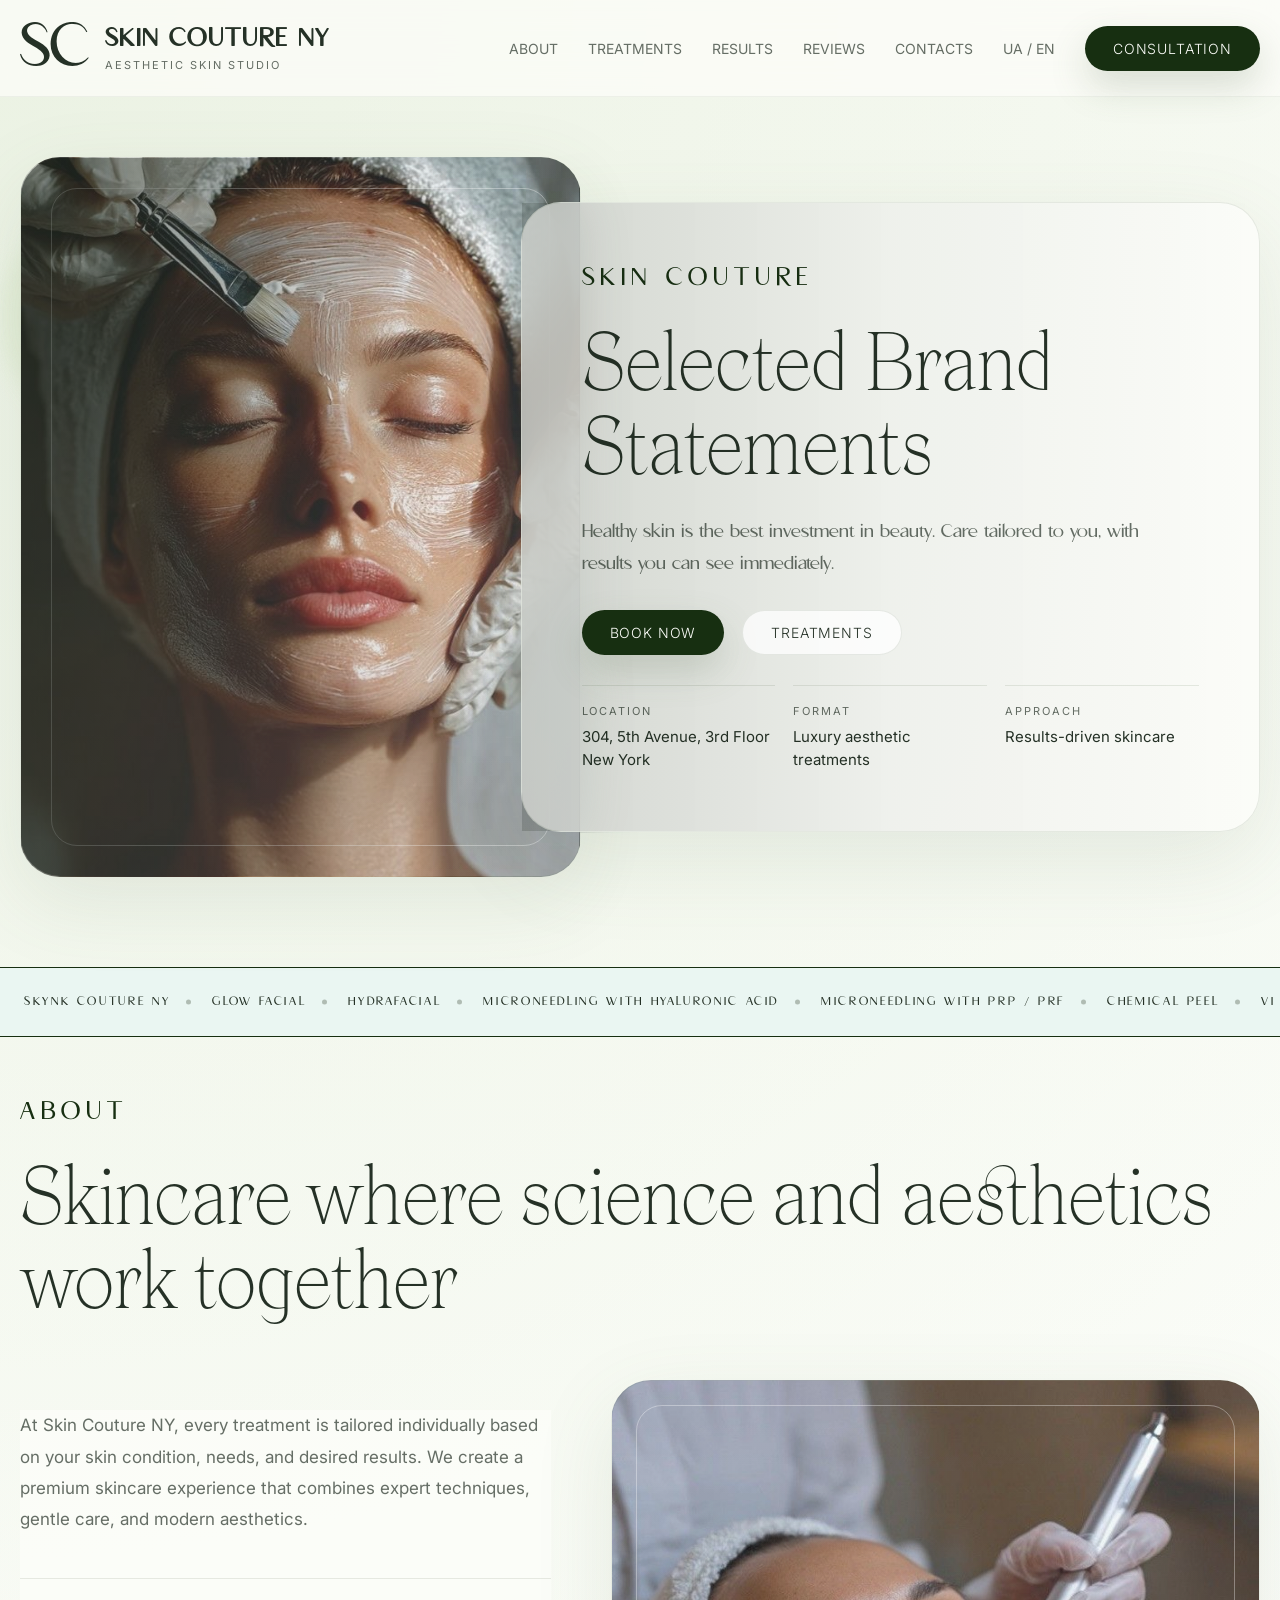
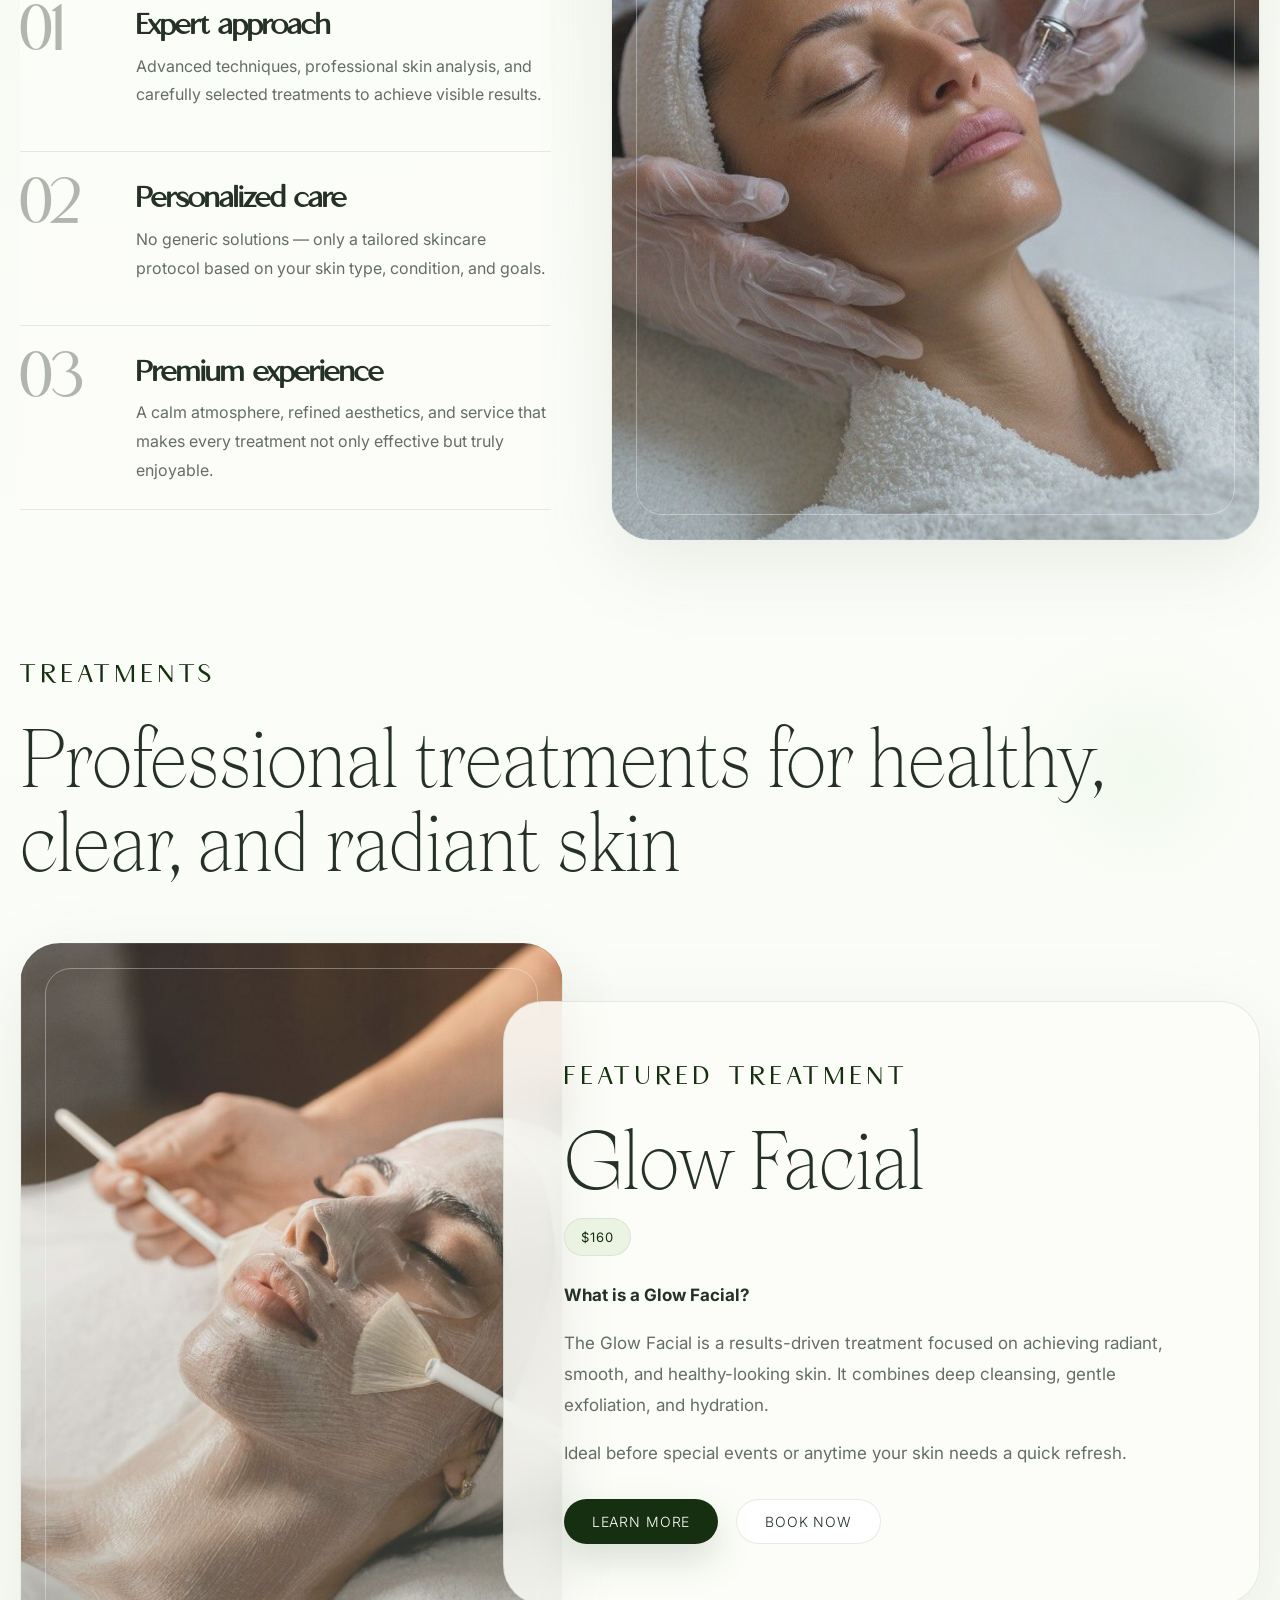
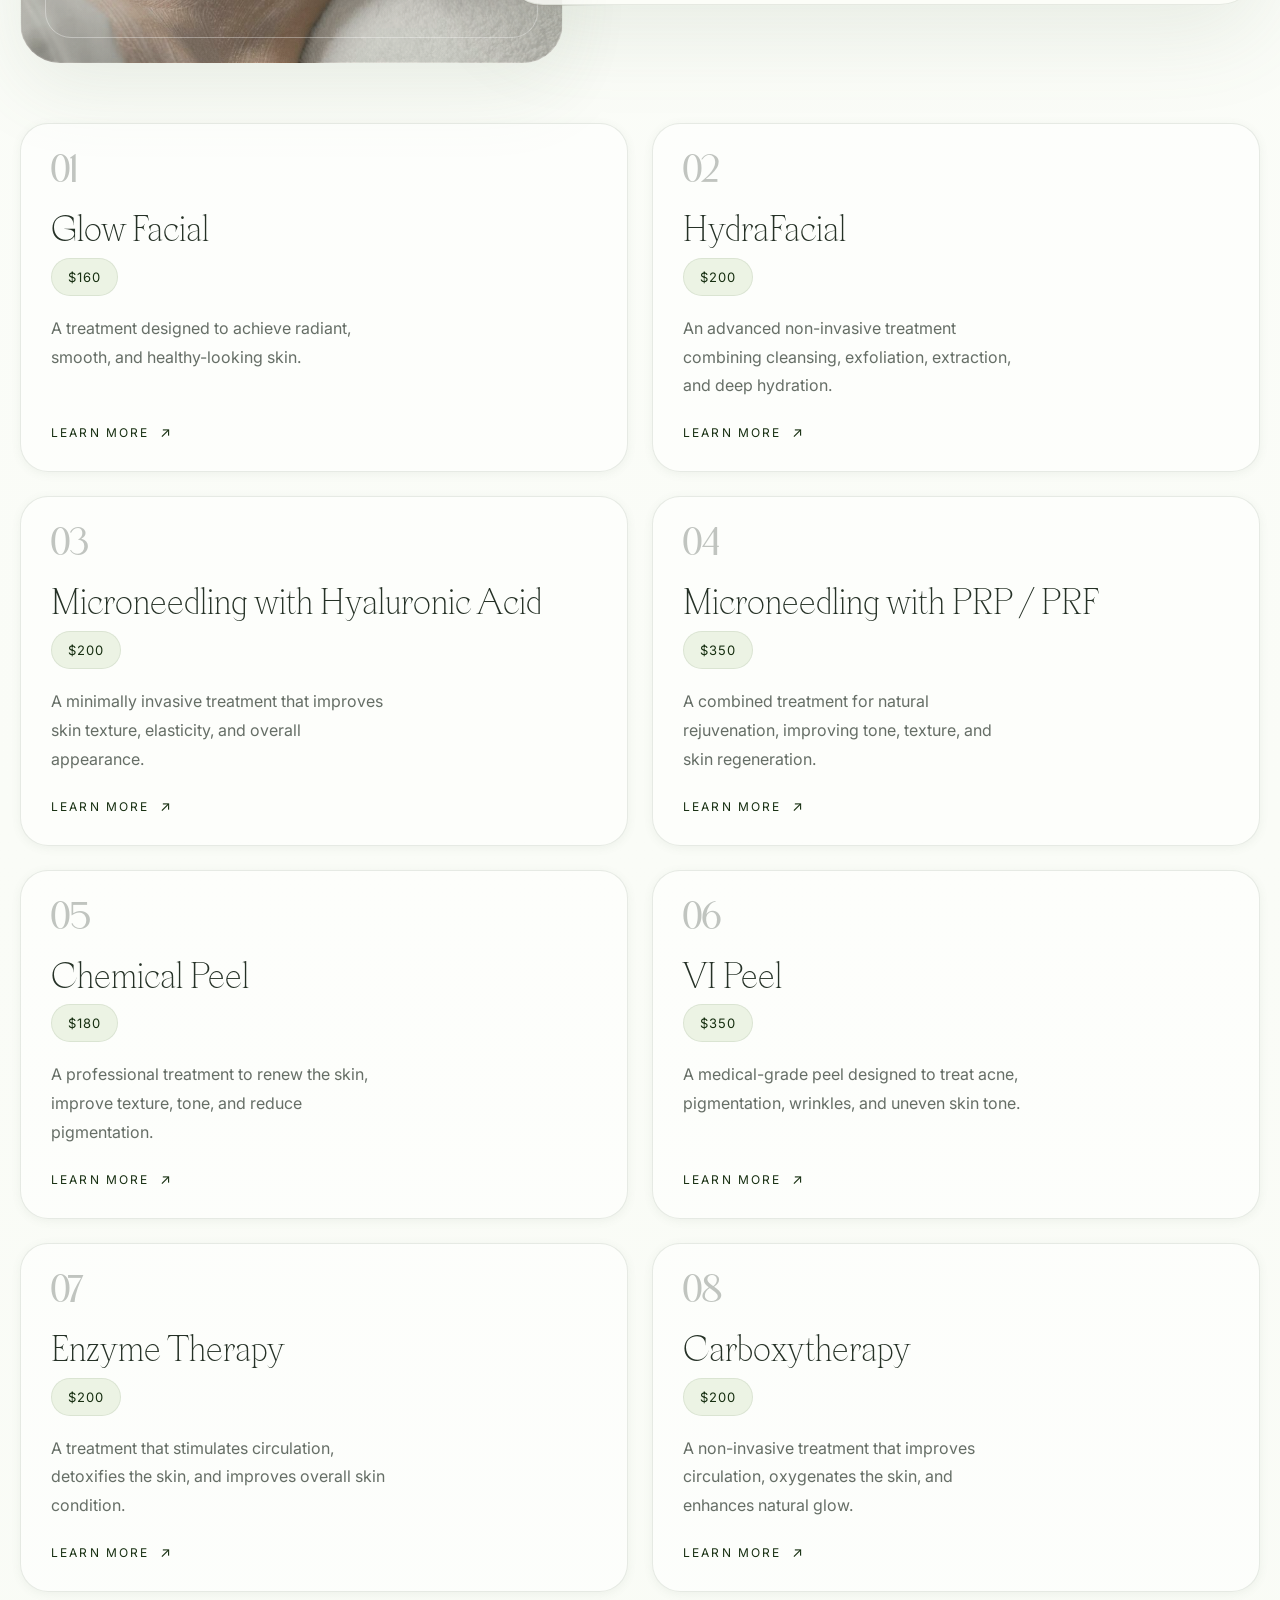
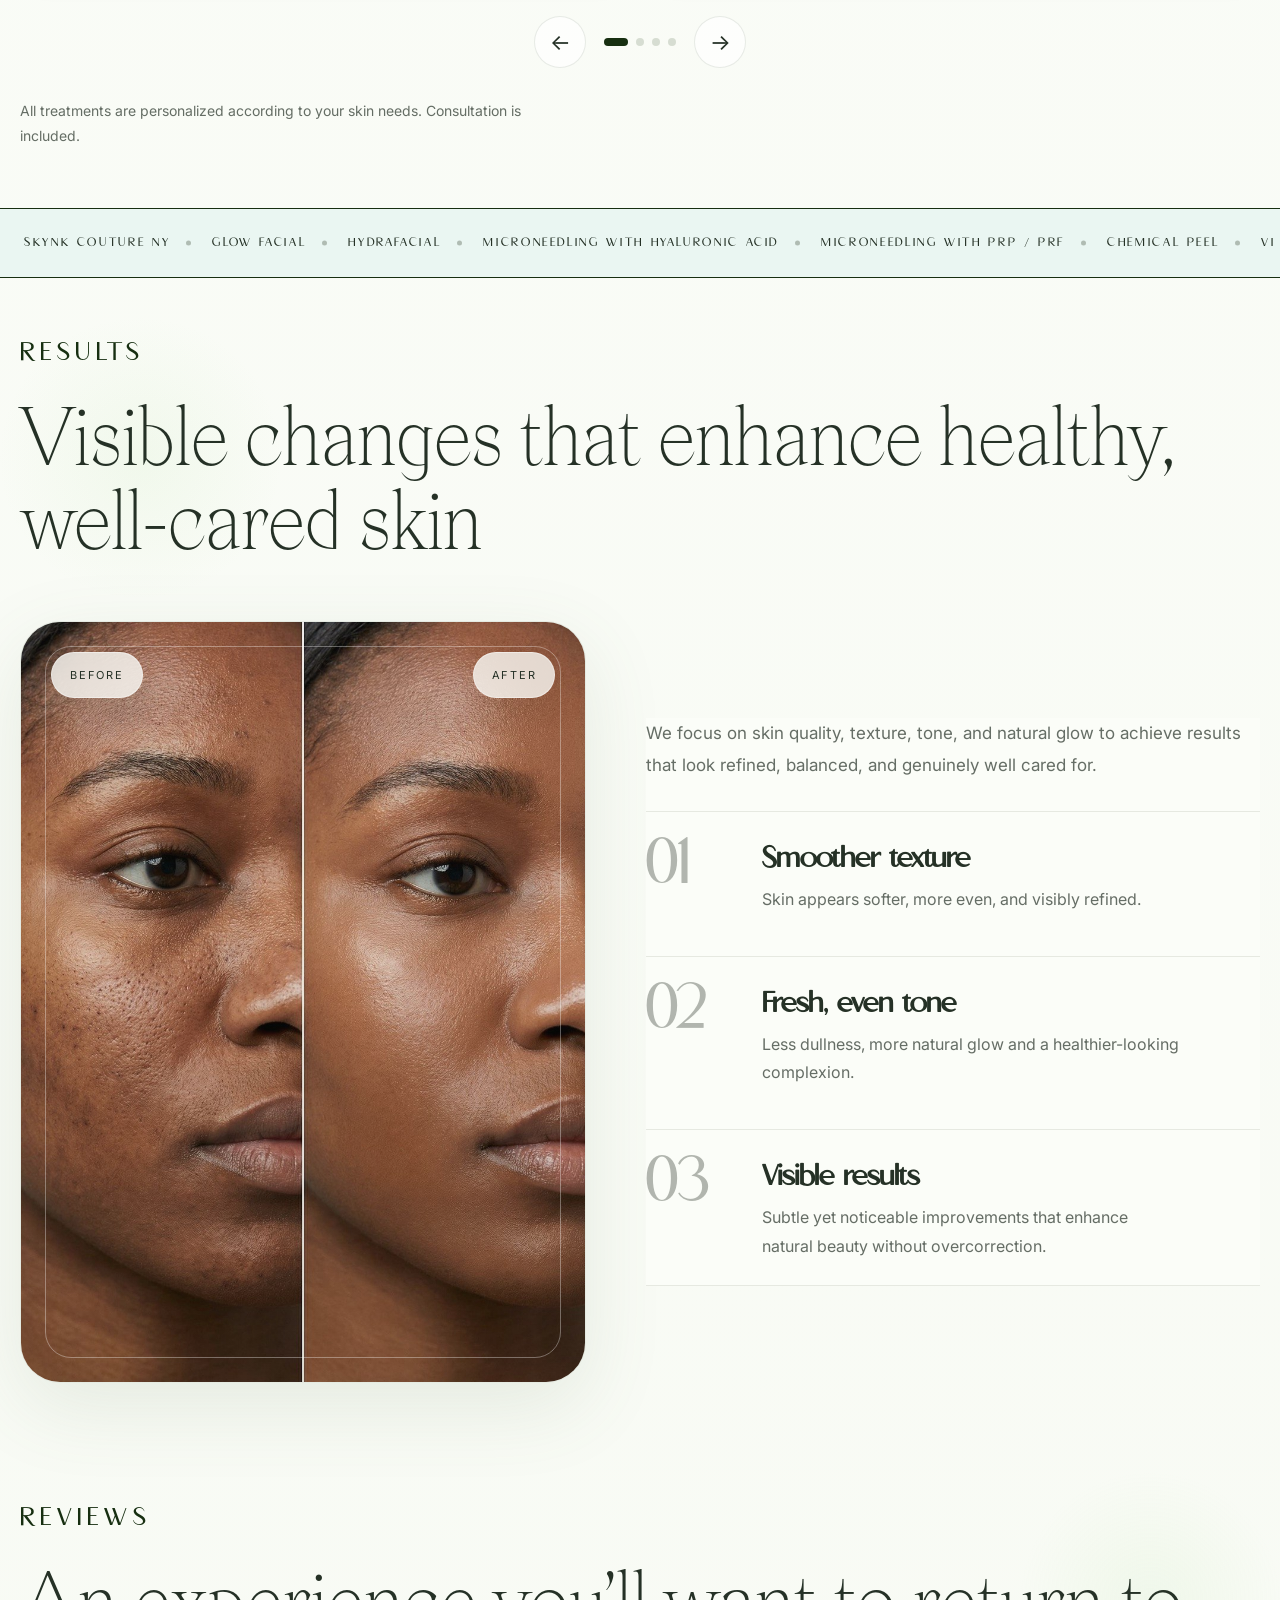
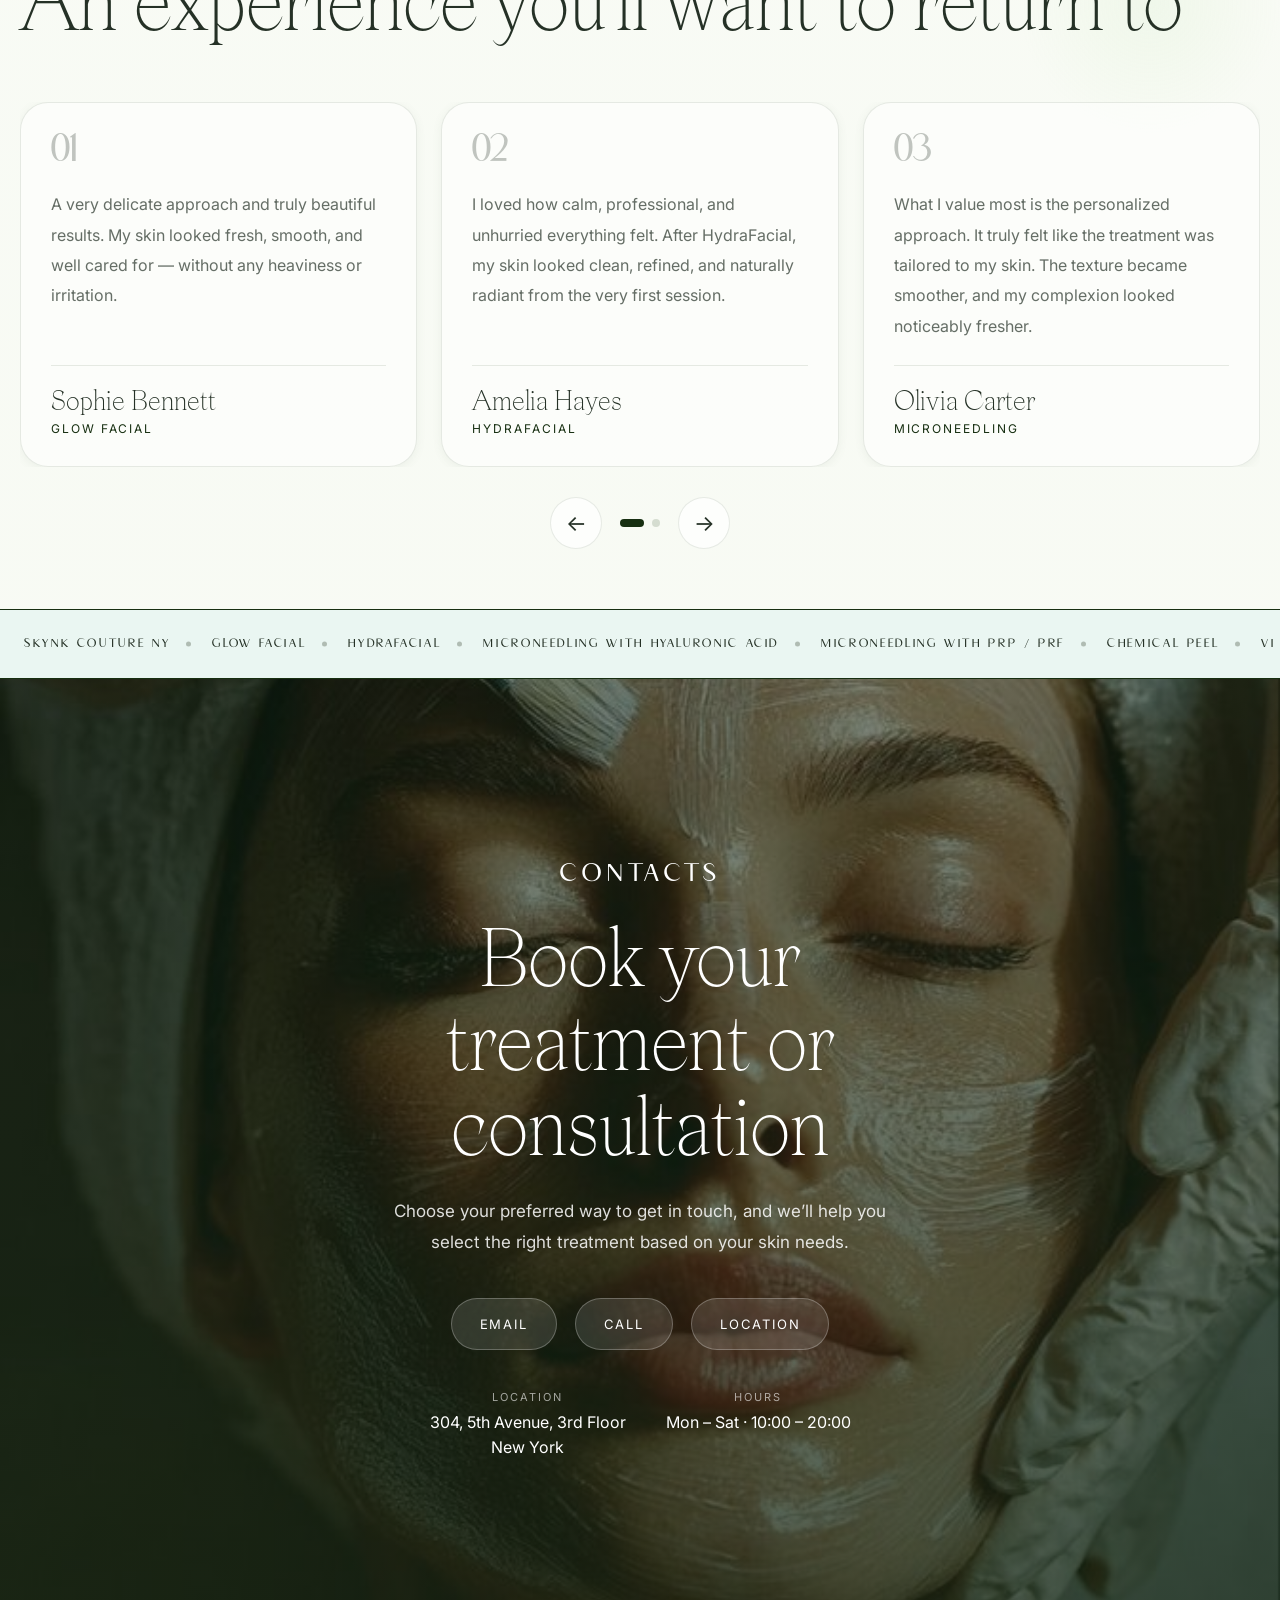
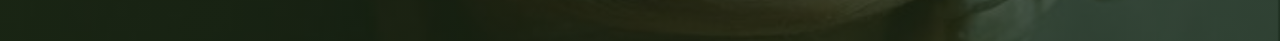
==== commit 1709e468: "Add files via upload" ====
--- a/index.html
+++ b/index.html
@@ -69,7 +69,7 @@
             </div>
 
             <div class="hero-panel">
-              <p class="eyebrow">Skynk Couture</p>
+              <p class="eyebrow">Skin Couture</p>
               <h1 class="section-title hero-title">
                 Selected Brand Statements
               </h1>
@@ -286,7 +286,7 @@
                   <h3 class="procedure-card__title">
                     Microneedling with Hyaluronic Acid
                   </h3>
-                  <span class="procedure-card__price">$150</span>
+                  <span class="procedure-card__price">$200</span>
                 </div>
                 <p class="procedure-card__text">
                   A minimally invasive treatment that improves skin texture,
@@ -307,7 +307,7 @@
                   <h3 class="procedure-card__title">
                     Microneedling with PRP / PRF
                   </h3>
-                  <span class="procedure-card__price">$250</span>
+                  <span class="procedure-card__price">$350</span>
                 </div>
                 <p class="procedure-card__text">
                   A combined treatment for natural rejuvenation, improving tone,
@@ -326,7 +326,7 @@
                 <span class="procedure-card__number">05</span>
                 <div class="procedure-card__top">
                   <h3 class="procedure-card__title">Chemical Peel</h3>
-                  <span class="procedure-card__price">$150 – $220</span>
+                  <span class="procedure-card__price">$180</span>
                 </div>
                 <p class="procedure-card__text">
                   A professional treatment to renew the skin, improve texture,
@@ -345,7 +345,7 @@
                 <span class="procedure-card__number">06</span>
                 <div class="procedure-card__top">
                   <h3 class="procedure-card__title">VI Peel</h3>
-                  <span class="procedure-card__price">$300 – $350</span>
+                  <span class="procedure-card__price">$350</span>
                 </div>
                 <p class="procedure-card__text">
                   A medical-grade peel designed to treat acne, pigmentation,
@@ -364,7 +364,7 @@
                 <span class="procedure-card__number">07</span>
                 <div class="procedure-card__top">
                   <h3 class="procedure-card__title">Enzyme Therapy</h3>
-                  <span class="procedure-card__price">$180</span>
+                  <span class="procedure-card__price">$200</span>
                 </div>
                 <p class="procedure-card__text">
                   A treatment that stimulates circulation, detoxifies the skin,
@@ -383,7 +383,7 @@
                 <span class="procedure-card__number">08</span>
                 <div class="procedure-card__top">
                   <h3 class="procedure-card__title">Carboxytherapy</h3>
-                  <span class="procedure-card__price">$180</span>
+                  <span class="procedure-card__price">$200</span>
                 </div>
                 <p class="procedure-card__text">
                   A non-invasive treatment that improves circulation, oxygenates
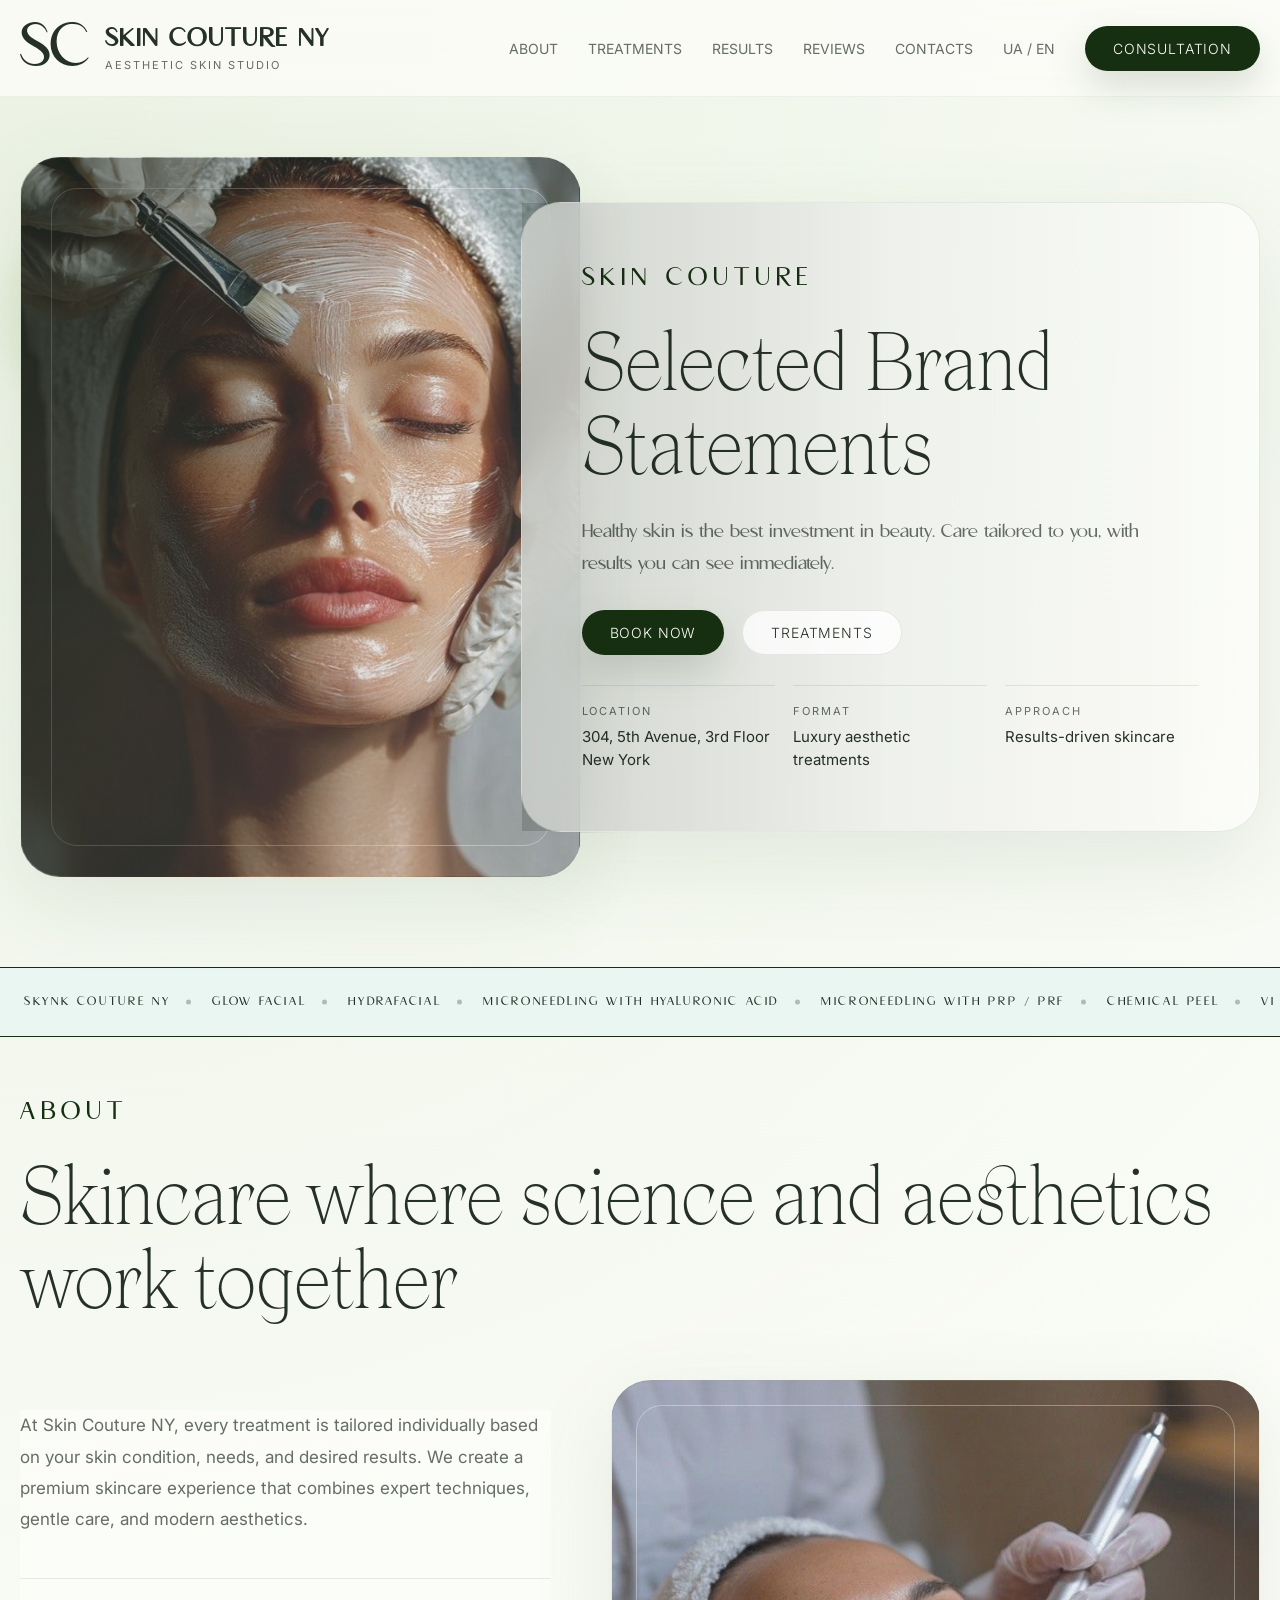
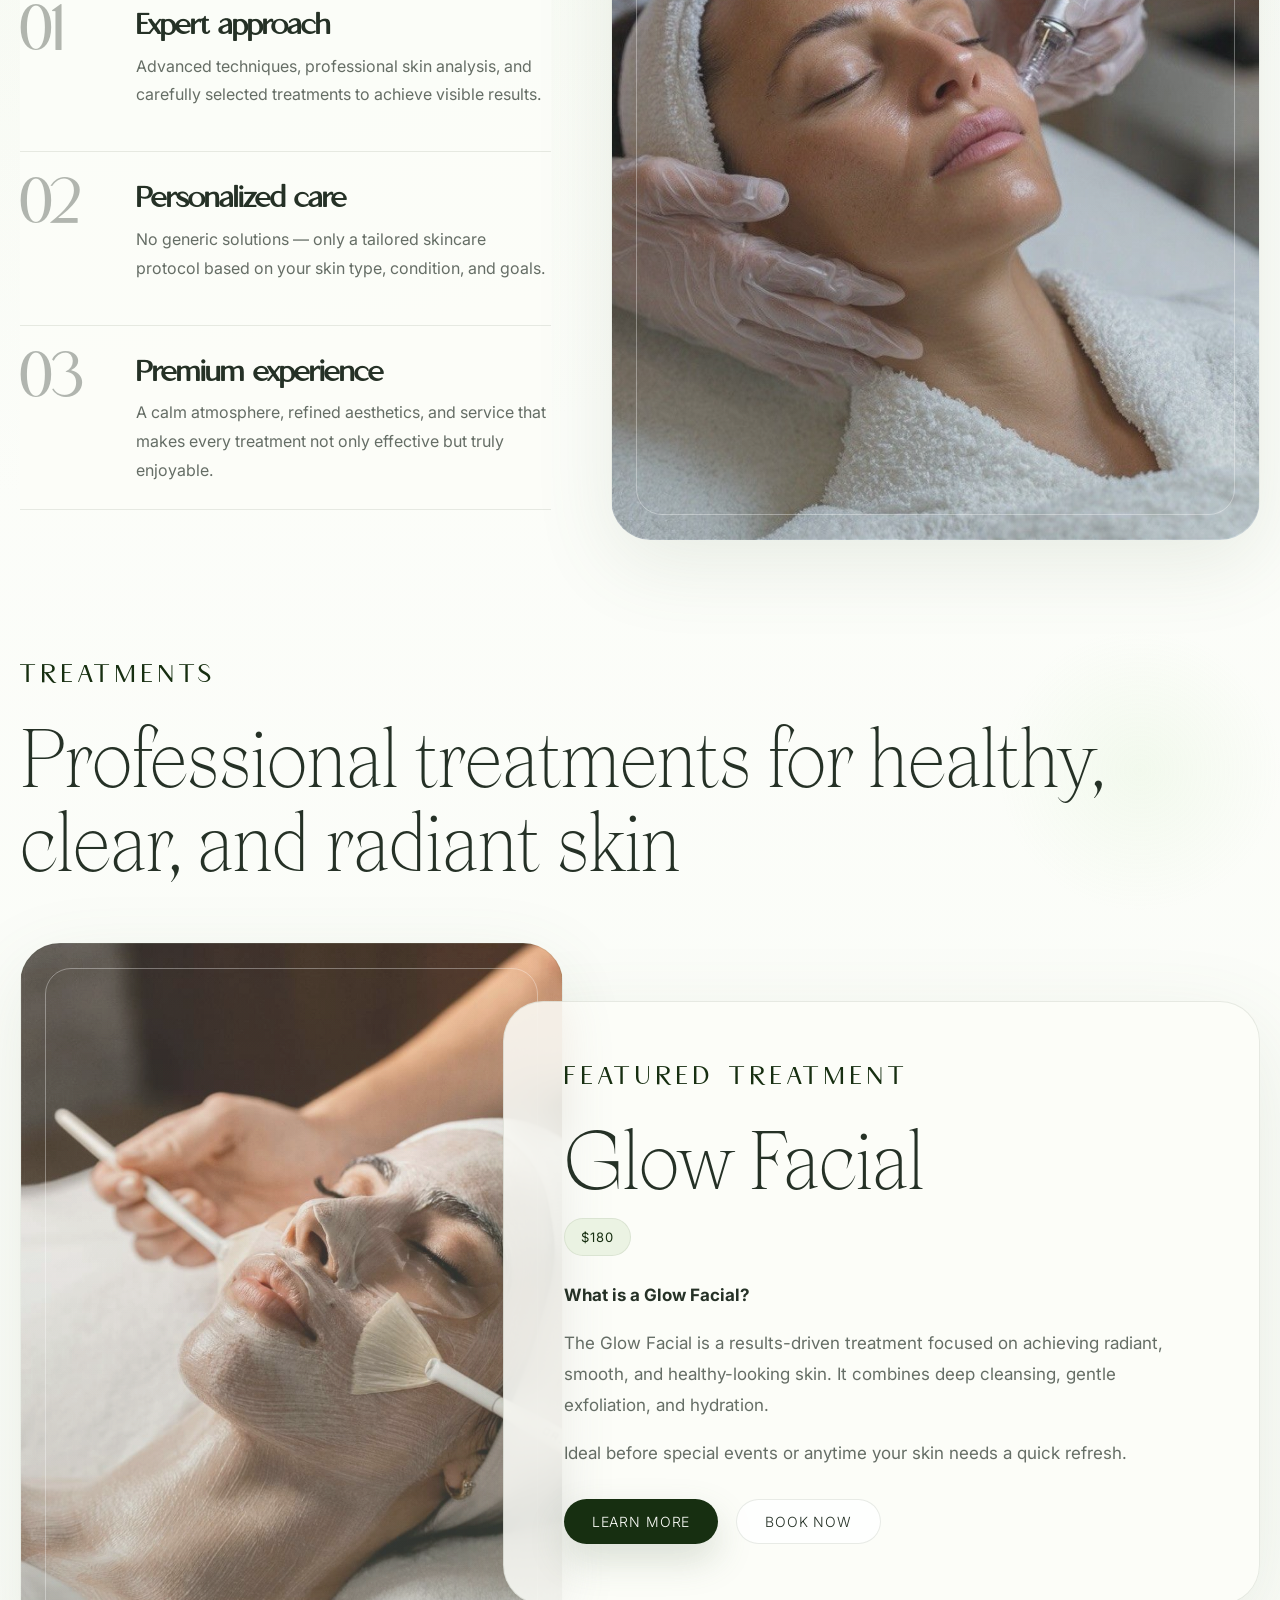
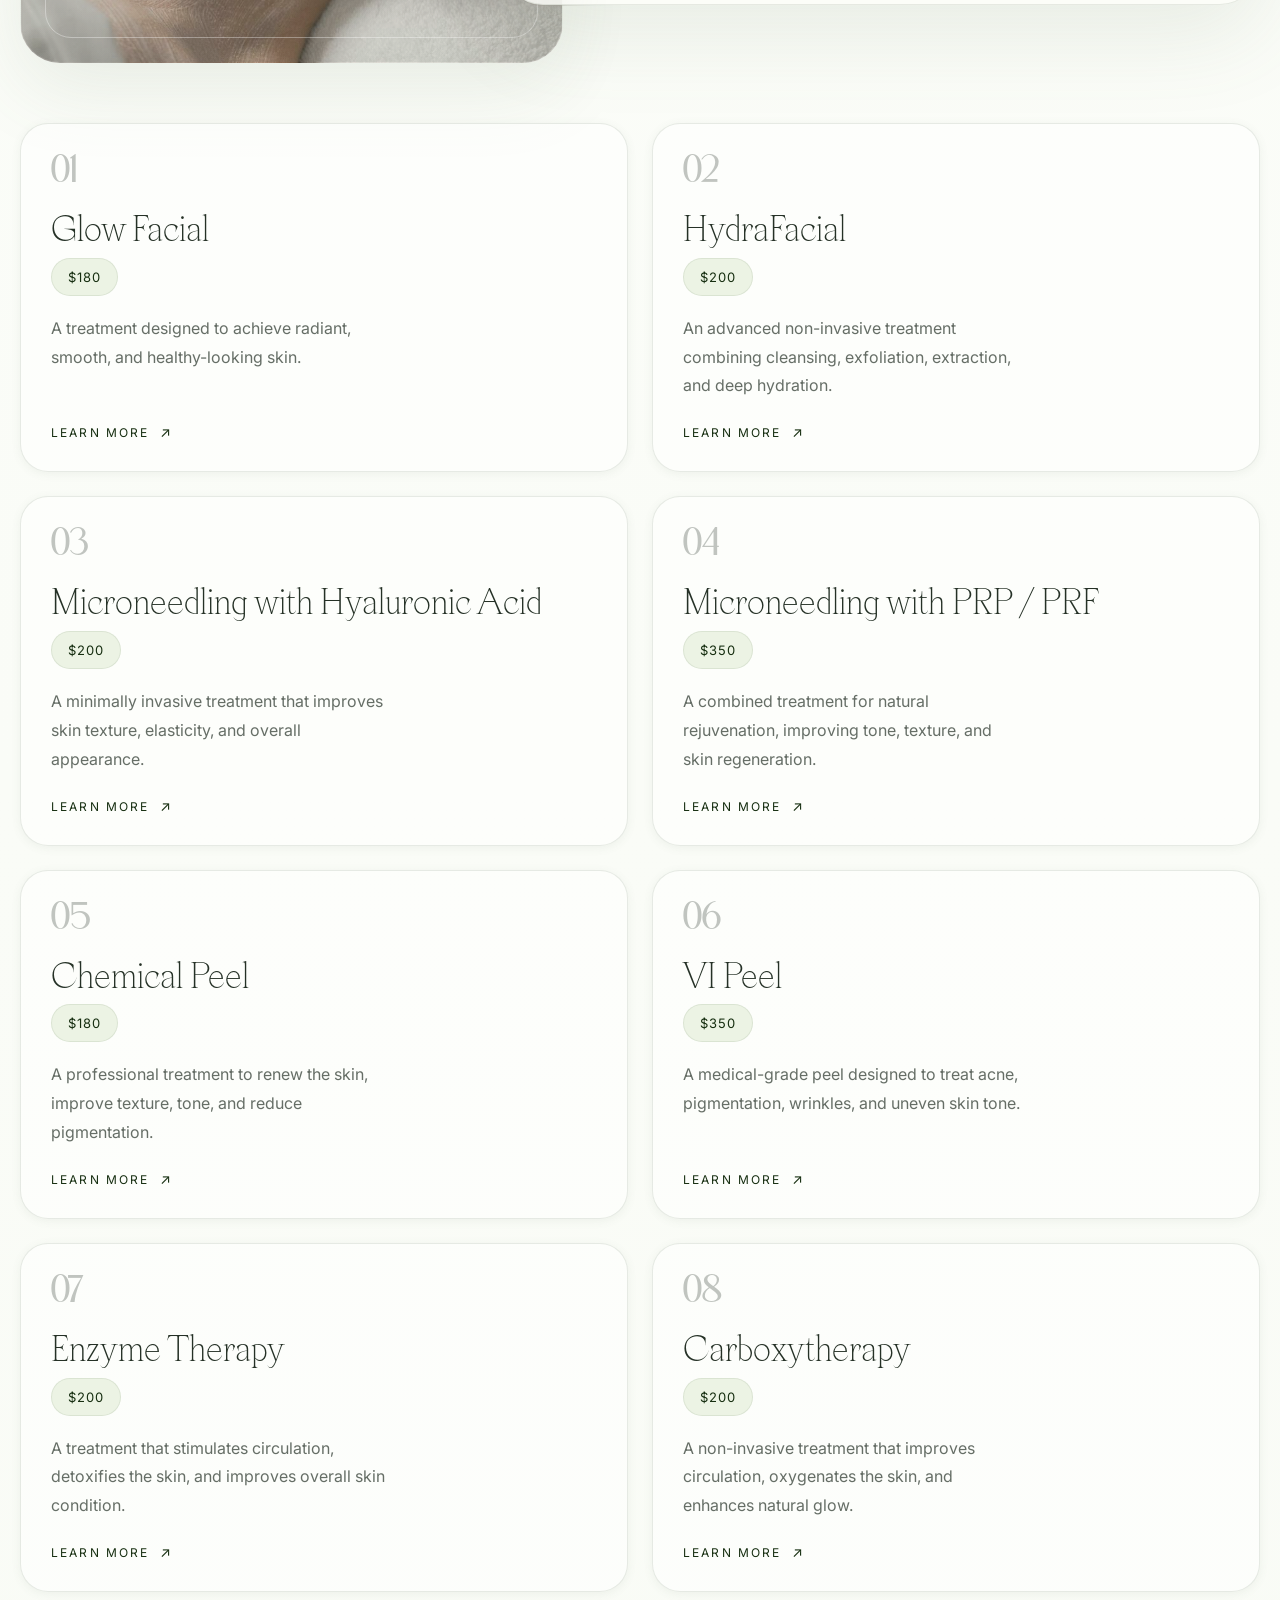
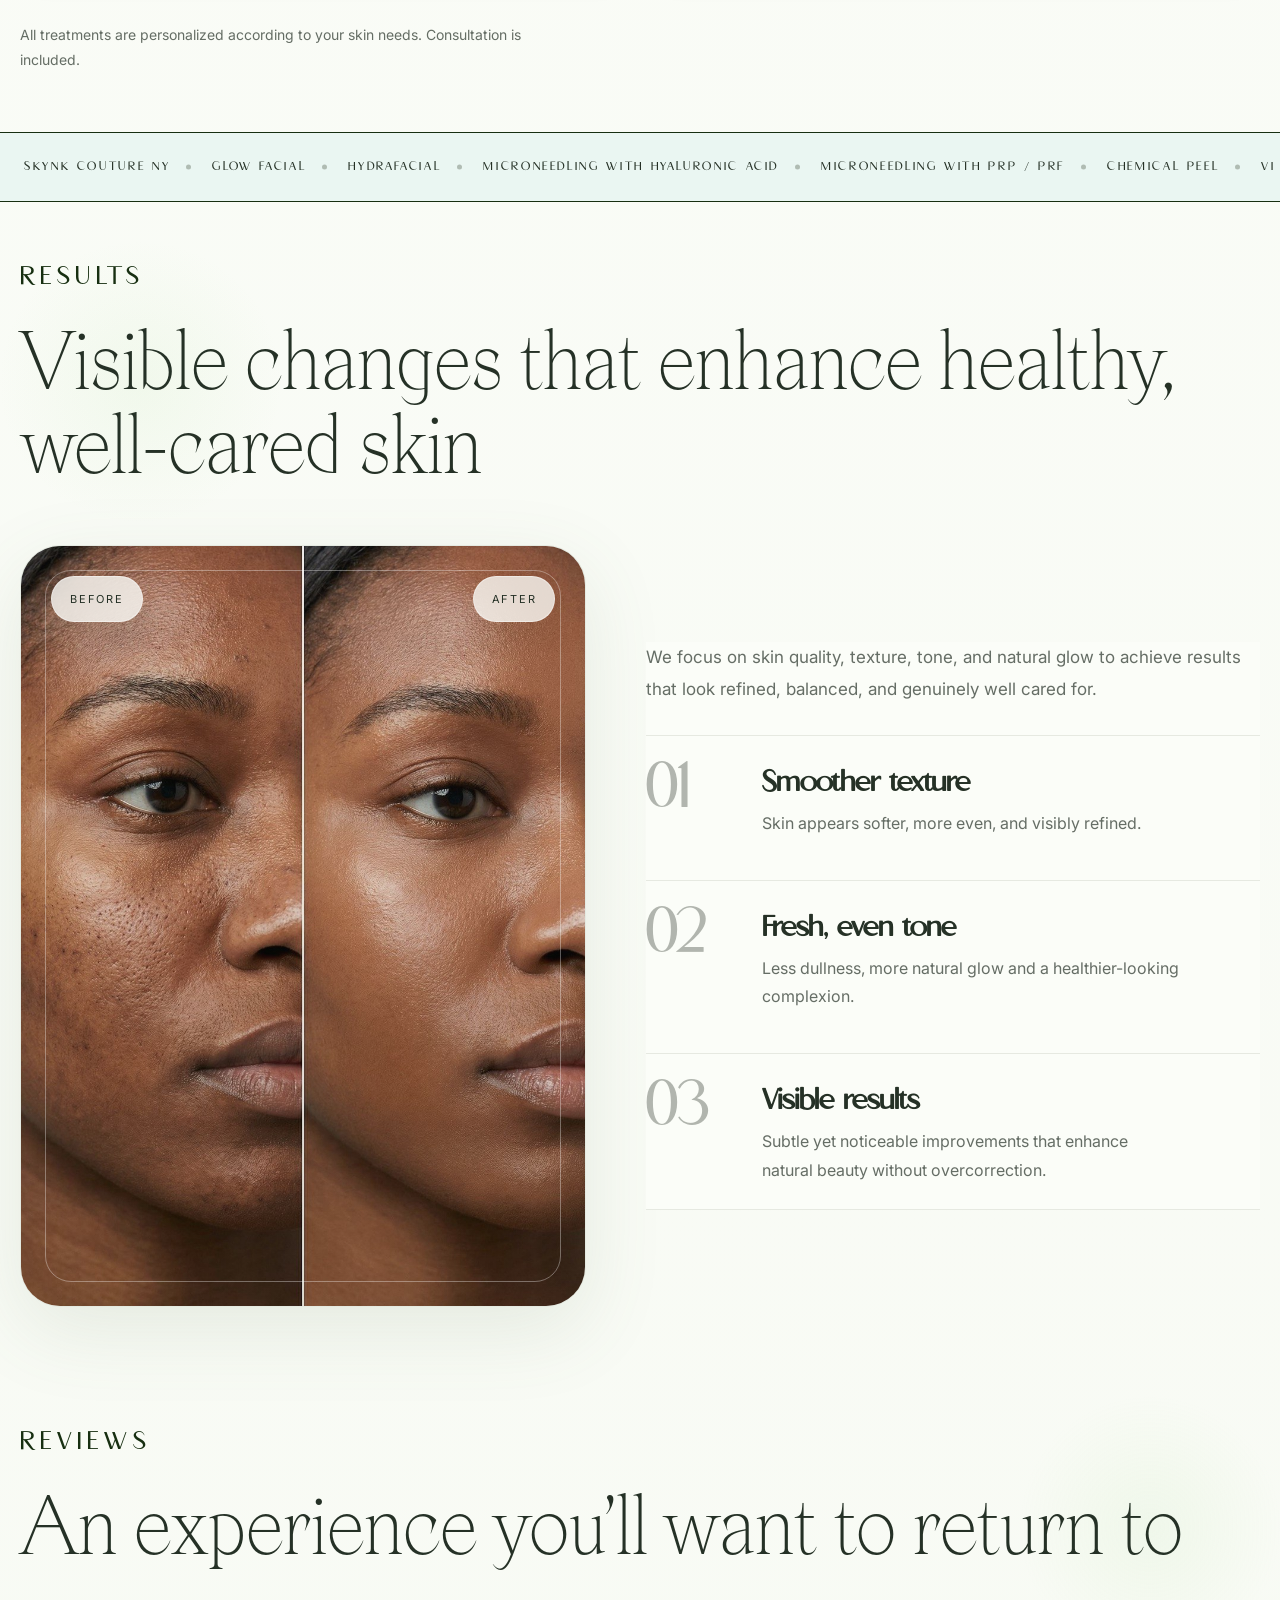
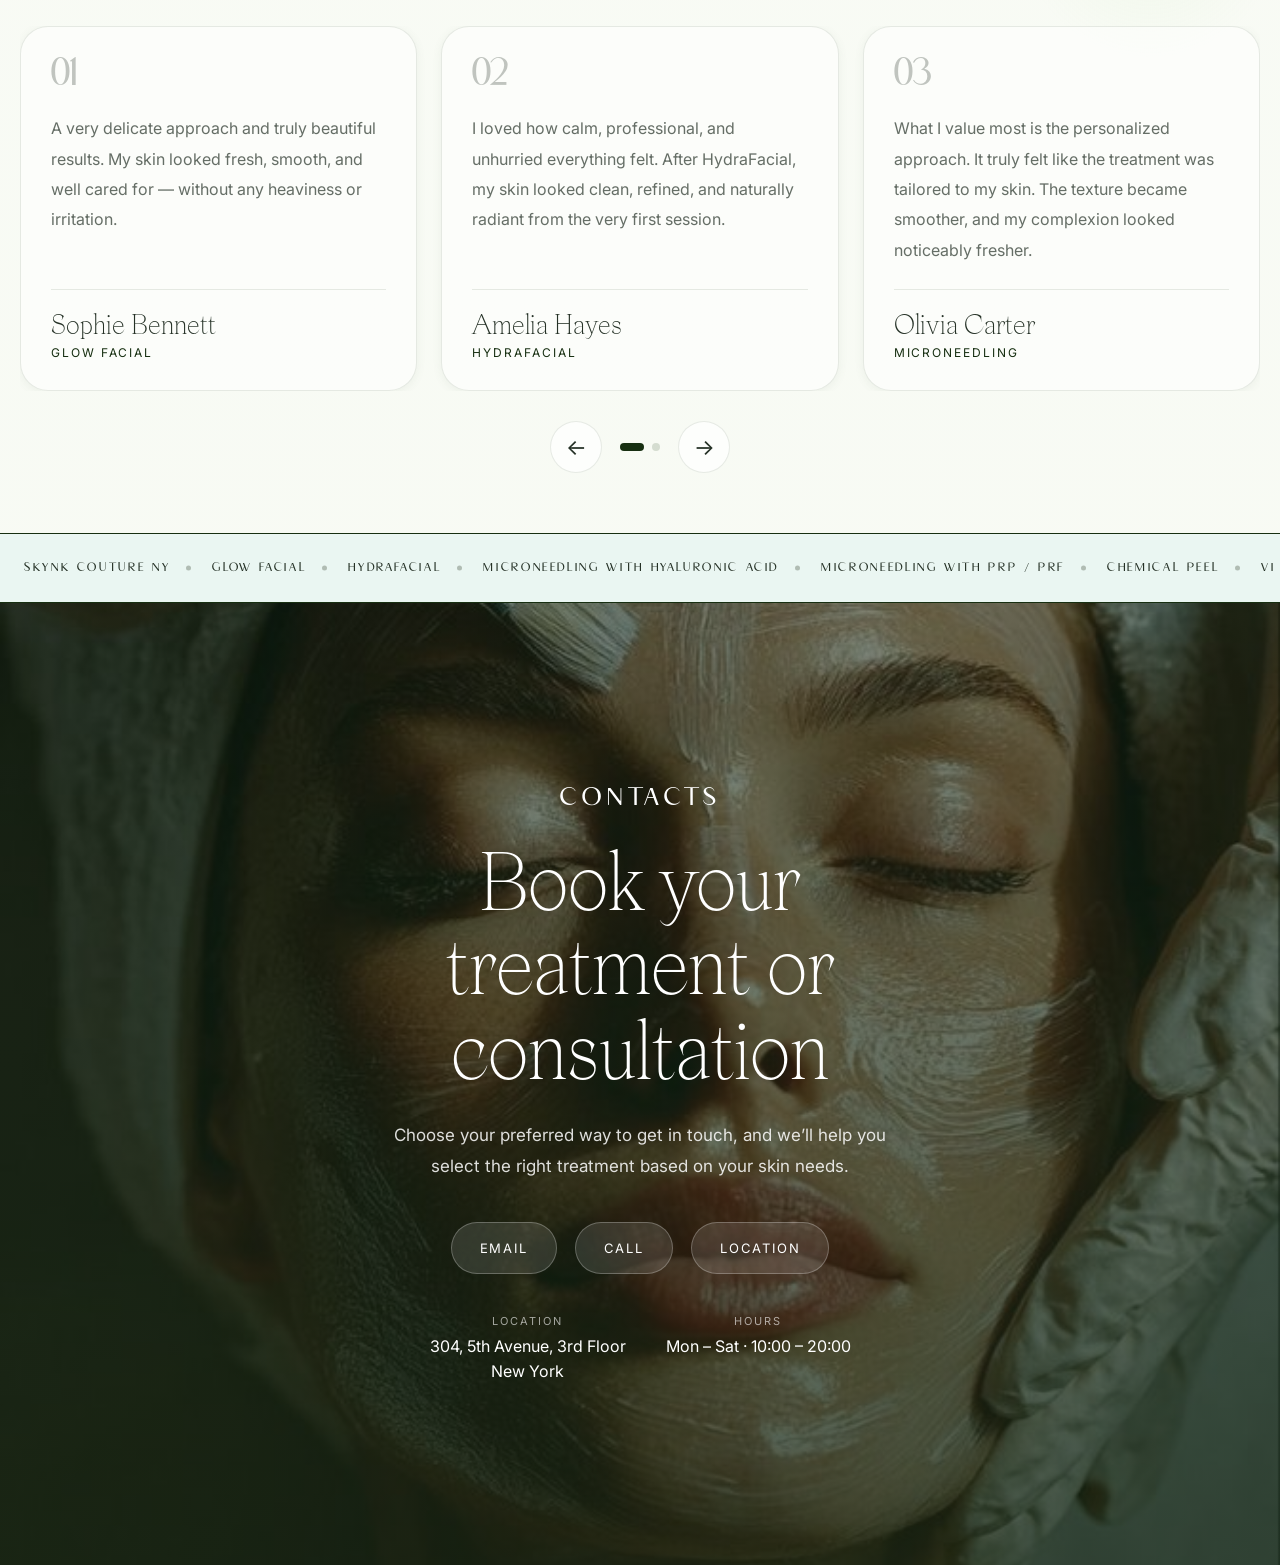
==== commit 69be7019: "Add files via upload" ====
--- a/index.html
+++ b/index.html
@@ -209,7 +209,7 @@
                 <h3 class="section-title procedure-feature__title">
                   Glow Facial
                 </h3>
-                <span class="procedure-feature__price">$160</span>
+                <span class="procedure-feature__price">$180</span>
               </div>
 
               <div class="procedure-feature__content">
@@ -246,7 +246,7 @@
                 <span class="procedure-card__number">01</span>
                 <div class="procedure-card__top">
                   <h3 class="procedure-card__title">Glow Facial</h3>
-                  <span class="procedure-card__price">$160</span>
+                  <span class="procedure-card__price">$180</span>
                 </div>
                 <p class="procedure-card__text">
                   A treatment designed to achieve radiant, smooth, and
--- a/style.css
+++ b/style.css
@@ -2390,6 +2390,9 @@
   background: rgba(234, 242, 226, 0.95);
   box-shadow: 0 14px 28px rgba(91, 116, 84, 0.12);
 }
+.procedures-controls {
+  display: none;
+}
 @media (max-width: 600px) {
   .procedures-controls {
     margin-top: 18px;
@@ -2400,6 +2403,9 @@
     width: 44px;
     height: 44px;
     font-size: 18px;
+  }
+  .procedures-controls {
+    display: flex;
   }
 }
 
